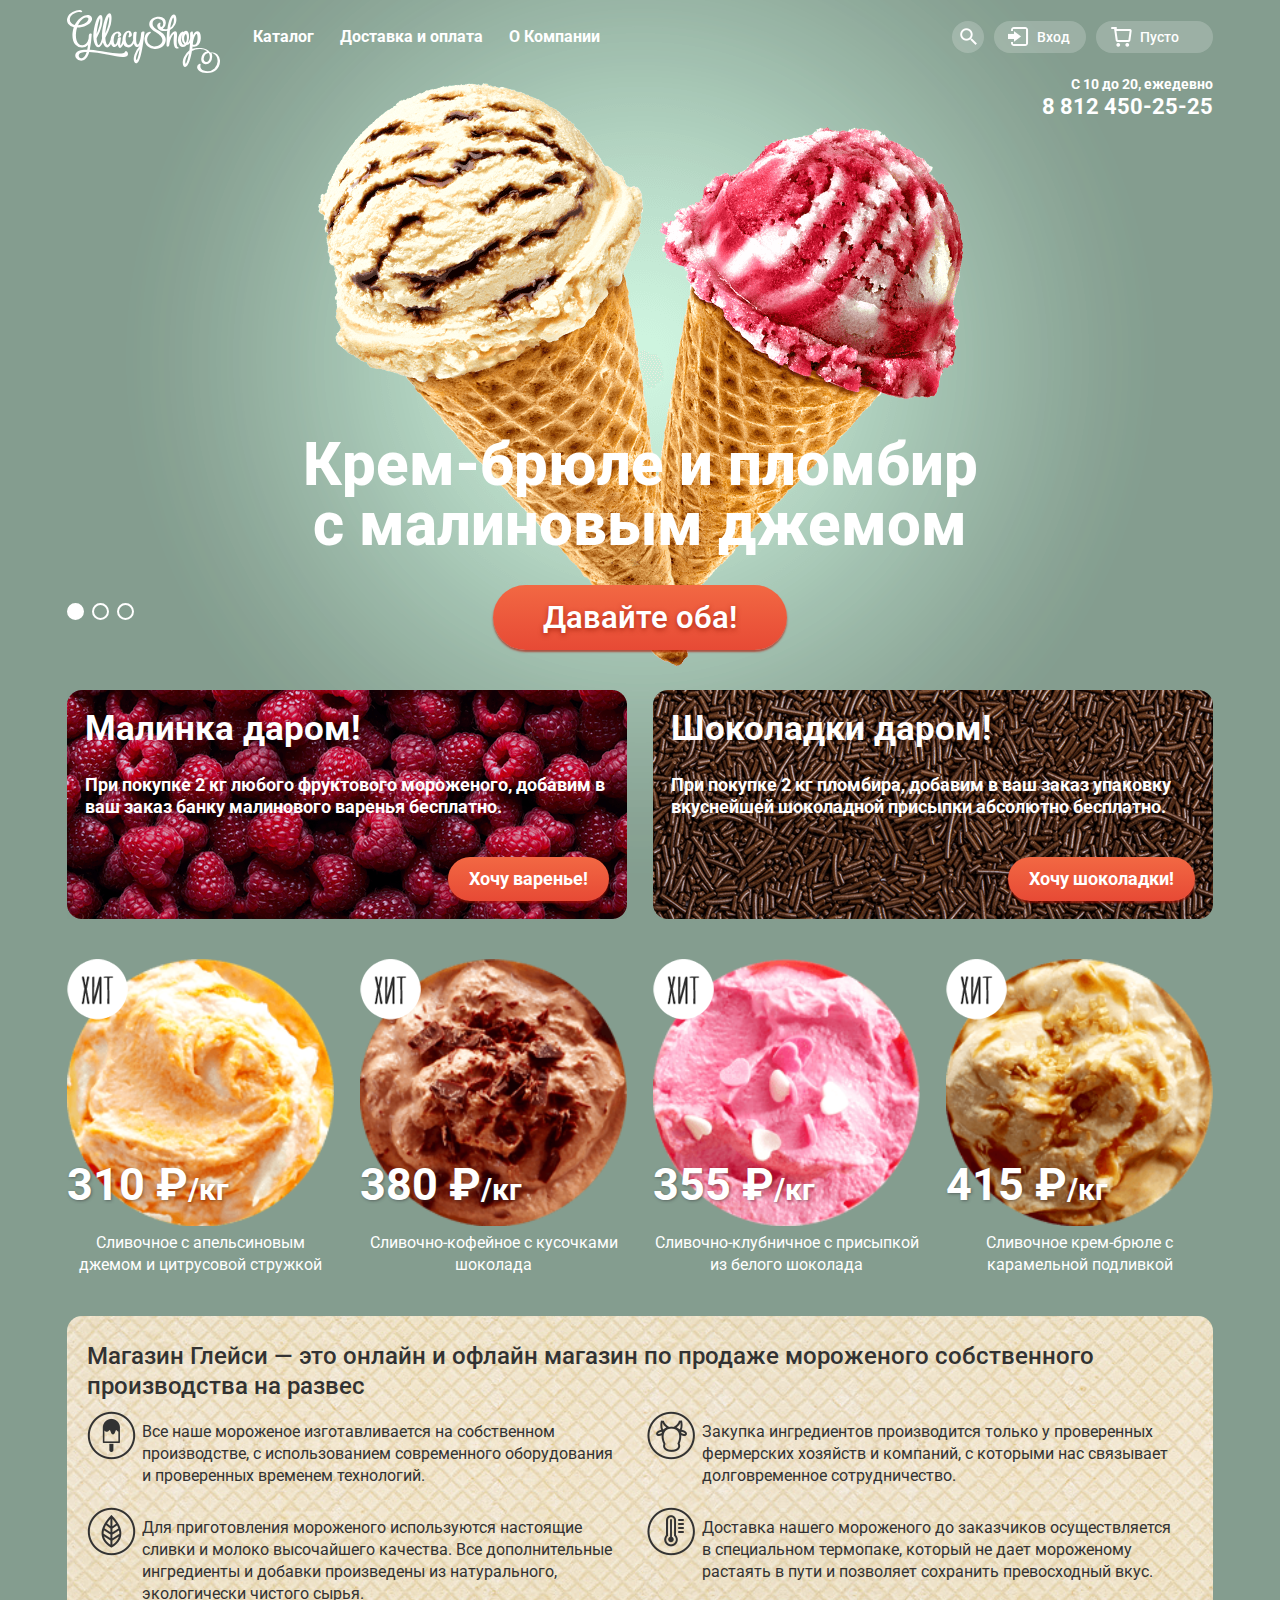
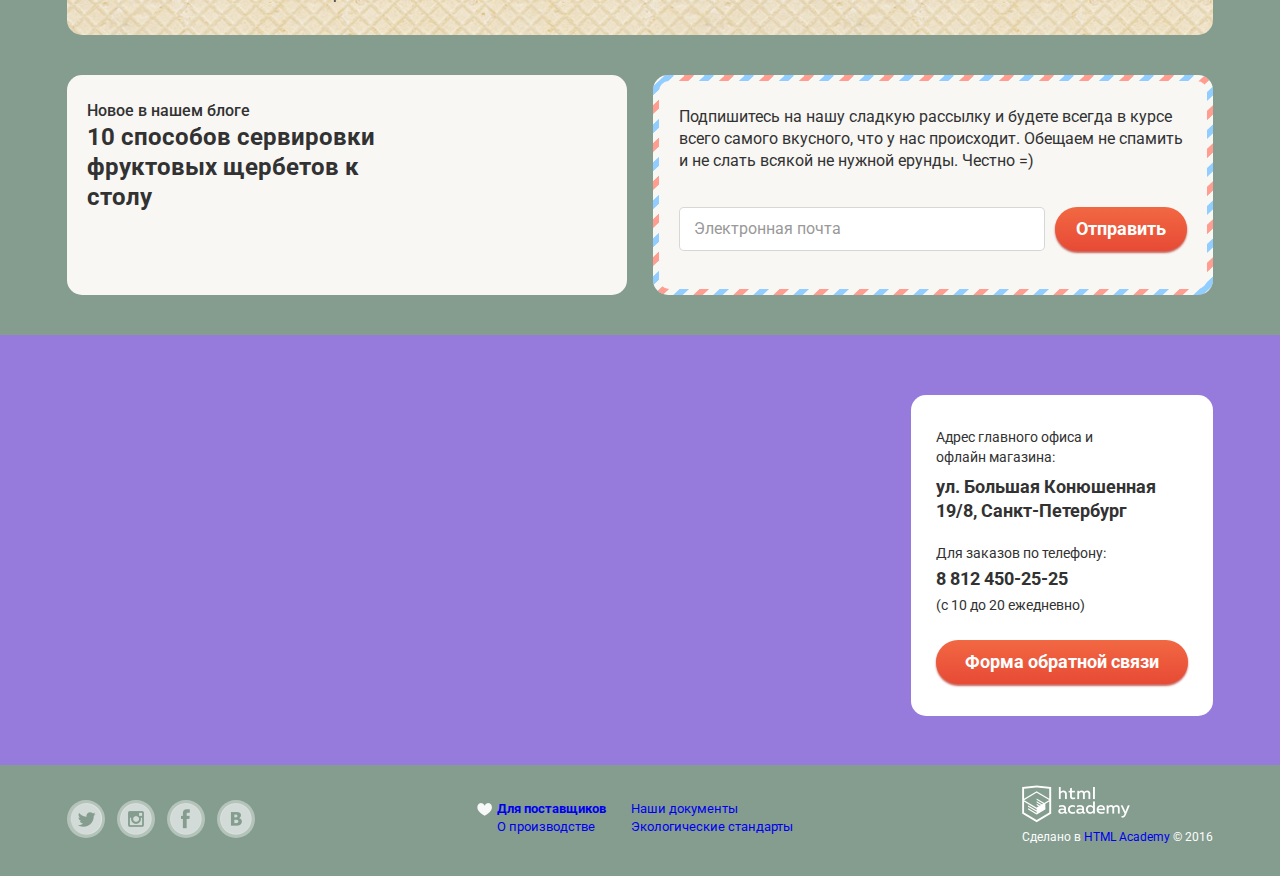
==== index.html @ 97ada6e5 "добавил yandex-map" ====
<!DOCTYPE html>
<html lang="ru">

<head>
    <meta charset="utf-8">
    <title>HTML Academy: Глейси</title>

    <link rel="stylesheet" href="css/normalize.css">
    <link href="css/style.css" rel="stylesheet">
</head>

<body>
    <input type="radio" id="btn-1" name="toggle" checked>
    <input type="radio" id="btn-2" name="toggle">
    <input type="radio" id="btn-3" name="toggle">
    <div class="site-wrapper">
        <div class="content-wrapper">
            <header>
                <div class="container header__container">
                    <div class="header-menu-wrap">
                        <div class="main-menu_wrap">
                            <img src="img/gllacy-shop-logo.svg" alt="gllacy" class="main-logo">
                            <nav class="main-menu">
                                <ul class="main-menu__list">
                                    <li class="main-menu__item main-menu__item_drop-catalog "><a class="main-menu__item_link main-menu__item_link-drop " href="catalog.html">Каталог</a>
                                        <ul class="drop-catalog__list">
                                            <li class="drop-catalog__item drop-catalog__item-line">
                                                <a class="drop-catalog__link drop-catalog__link-bold" href="#">Новинки</a>
                                            </li>
                                            <li class="drop-catalog__item">
                                                <a class="drop-catalog__link" href="#">Сливочное</a>
                                            </li>
                                            <li class="drop-catalog__item">
                                                <a class="drop-catalog__link" href="#">Щербеты</a>
                                            </li>
                                            <li class="drop-catalog__item">
                                                <a class="drop-catalog__link" href="#">Фруктовый лёд</a>
                                            </li>
                                            <li class="drop-catalog__item">
                                                <a class="drop-catalog__link" href="#">Мелорин</a>
                                            </li>
                                        </ul>
                                    </li>
                                    <li class="main-menu__item"><a class="main-menu__item_link" href="#">Доставка и оплата</a></li>
                                    <li class="main-menu__item"><a class="main-menu__item_link" href="#">О Компании</a></li>
                                </ul>
                            </nav>
                        </div>
                        <div class="user-navigation">
                            <div class="user-navigation__search">
                                <a class="user-navigation__search_link icon" href="#"></a>
                                <div class="search__drop-menu">
                                    <form class="search__drop-menu_form" action="index.html" method="post">
                                        <div class="form-wrap">
                                            <input id="drop-menu__search-form" type="search" name="search">
                                            <label for="drop-menu__search-form">Что ищем?</label>
                                        </div>
                                    </form>
                                </div>
                            </div>
                            <div class="user-navigation__login">
                                <a class="user-navigation__login_link icon" href="#">Вход</a>
                                <div class="login__drop-menu">
                                    <form class="login__form" action="index.html" method="post">
                                        <div class="login__form-wrap form-wrap">
                                            <input class="login__form_email" id="login__form_email" type="email">
                                            <label for="login__form_email">Электронная почта</label>
                                        </div>
                                        <div class="login__form-wrap form-wrap">
                                            <input class="login__form_password" id="login__form_password" type="password" name="name">
                                            <label for="login__form_password">Пароль</label>
                                        </div>
                                        <div class="login__form-btn-wrap">
                                            <button class="login__form-btn btn" type="submit" name="button">Войти</button>
                                            <div class="login__form-link_wrap">
                                                <a href="#">Забыли пароль?</a>
                                                <a href="#">Новая регистрация</a>
                                            </div>
                                        </div>
                                    </form>
                                </div>
                            </div>
                            <div class="user-navigation__basket">
                                <a class="user-navigation__basket_link icon" href="#">Пусто</a>
                                <div class="basket__drop-menu">
                                    <div class="basket__drop-menu_table">
                                        <div class="basket__drop-menu_row">
                                            <div class="cell-del">
                                                <a class="cell-del_link" href="#"></a>
                                            </div>
                                            <div class="cell-img"><img src="img/ice-1.png" alt="Пломбир с апельсиновым джемом" width="33"></div>
                                            <div class="cell-title">Пломбир с апельсиновым джемом</div>
                                            <div class="cell-amount">1,5 кг х </div>
                                            <div class="cell-cost">200 руб</div>
                                            <div class="cell-sum">300 руб.</div>
                                        </div>
                                        <div class="basket__drop-menu_row">
                                            <div class="cell-del">
                                                <a class="cell-del_link" href="#"></a>
                                            </div>
                                            <div class="cell-img"><img src="img/ice-3.png" alt="Клубничный пломбир с присыпкой из белого шоколада" width="33"></div>
                                            <div class="cell-title">Клубничный пломбир с присыпкой из белого шоколада</div>
                                            <div class="cell-amount">1,5 кг х </div>
                                            <div class="cell-cost">300 руб</div>
                                            <div class="cell-sum">450 руб.</div>
                                        </div>
                                    </div>
                                    <div class="basket__drop-menu_cost-wrap">
                                        <div class="basket__drop-menu_sum-total">
                                            Итого: 750 руб.
                                        </div>
                                        <button class="basket__order-btn btn" type="submit" name="button">Оформить заказ</button>
                                    </div>
                                </div>
                            </div>
                        </div>
                    </div>
                    <div class="time-job">
                        <div class="time-job-wrap">
                            <b class="time-job__time">С 10 до 20, ежедевно</b><br>
                            <b class="time-job__tel">8 812 450-25-25</b>
                        </div>
                    </div>
                </div>
            </header>
            <div class="slider">
                <div class="container container-slide">
                    <div class="slide" id="slide1">
                        <div class="slide-title">Крем-брюле и пломбир с малиновым джемом</div>
                        <a class="slide-btn" href="#">Давайте оба!</a>
                    </div>
                    <div class="slide" id="slide2">
                        <div class="slide-title">Шоколадный пломбир и лимонный сорбет</div>
                        <a class="slide-btn" href="#">Давайте оба!</a>
                    </div>
                    <div class="slide" id="slide3">
                        <div class="slide-title">Пломбир с помадкой и клубничный щербет</div>
                        <a class="slide-btn" href="#">Давайте оба!</a>
                    </div>
                    <div class="slider-controls">
                        <label for="btn-1"></label>
                        <label for="btn-2"></label>
                        <label for="btn-3"></label>
                    </div>
                </div>
            </div>
            <main>
                <div class="container">
                    <div class="row-blocks">
                        <div class="gift__raspberries gift__row-block">
                            <div class="gift__row-block-wrap">
                                <h2 class="gift__row-block_title">Малинка даром!</h2>
                                <p class="gift__row-block_text">При покупке 2 кг любого фруктового мороженого, добавим в ваш заказ банку малинового варенья бесплатно.</p>
                                <div class="gift__row-block_link-wrap">
                                    <a class="gift__row-block_link btn" href="#">Хочу варенье!</a></div>
                            </div>
                        </div>
                        <div class="gift__chocolate gift__row-block">
                            <div class="gift__row-block-wrap">
                                <h2 class="gift__row-block_title">Шоколадки даром!</h2>
                                <p class="gift__row-block_text">При покупке 2 кг пломбира, добавим в ваш заказ упаковку вкуснейшей шоколадной присыпки абсолютно бесплатно.</p>
                                <div class="gift__row-block_link-wrap"><a class="gift__row-block_link btn" href="#">Хочу шоколадки!</a></div>
                            </div>
                        </div>
                    </div>
                    <div class="gallery">
                        <div class="gallery__item">
                            <div class="gallery__item_wrap">
                                <div class="gallery__img_wrap">
                                    <img class="gallery__img" src="img/ice-1.png" alt="Сливочное с апельсиновым джемом и цитрусовой стружкой">
                                    <span class="gallery__hit"></span>
                                    <div class="gallery__price_wrap">
                                        <span class="gallery__price_value">310 &#8381;</span>/кг
                                    </div>
                                </div>
                                <a>Сливочное с апельсиновым джемом и цитрусовой стружкой</a>
                                <button class="gallery__btn btn" type="button" name="button">Быстрый просмотр</button>
                            </div>
                        </div>
                        <div class="gallery__item">
                            <div class="gallery__item_wrap">
                                <div class="gallery__img_wrap">
                                    <img class="gallery__img" src="img/ice-2.png" alt="Сливочно-кофейное с кусочками шоколада">
                                    <span class="gallery__hit"></span>
                                    <div class="gallery__price_wrap">
                                        <span class="gallery__price_value">380 &#8381;</span>/кг
                                    </div>
                                </div>
                                <a>Сливочно-кофейное с кусочками шоколада</a>
                                <button class="gallery__btn btn" type="button" name="button">Быстрый просмотр</button>
                            </div>
                        </div>
                        <div class="gallery__item">
                            <div class="gallery__item_wrap">
                                <div class="gallery__img_wrap">
                                    <img class="gallery__img" src="img/ice-3.png" alt="Сливочно-клубничное с присыпкой из белого шоколада">
                                    <span class="gallery__hit"></span>
                                    <div class="gallery__price_wrap">
                                        <span class="gallery__price_value">355 &#8381;</span>/кг
                                    </div>
                                </div>
                                <a>Сливочно-клубничное с присыпкой из белого шоколада</a>
                                <button class="gallery__btn btn" type="button" name="button">Быстрый просмотр</button>
                            </div>
                        </div>
                        <div class="gallery__item">
                            <div class="gallery__item_wrap">
                                <div class="gallery__img_wrap">
                                    <img class="gallery__img" src="img/ice-4.png" alt="Сливочное крем-брюле с карамельной подливкой">
                                    <span class="gallery__hit"></span>
                                    <div class="gallery__price_wrap">
                                        <span class="gallery__price_value">415 &#8381;</span>/кг
                                    </div>
                                </div>
                                <a>Сливочное крем-брюле с карамельной подливкой</a>
                                <button class="gallery__btn btn" type="button" name="button">Быстрый просмотр</button>
                            </div>
                        </div>
                    </div>
                    <div class="benefits">
                        <h2 class="benefits__title">Магазин Глейси  — это онлайн и офлайн магазин по продаже мороженого собственного производства на развес</h2>
                        <ul class="benefits__list">
                            <li class="benefits__item benefits__icon_ice-cream icon">
                                <p class="benefits__text">Все наше мороженое изготавливается на собственном производстве, с использованием современного оборудования и проверенных временем технологий.</p>
                            </li>
                            <li class="benefits__item benefits__icon_cow icon">
                                <p class="benefits__text">Закупка ингредиентов производится только у проверенных фермерских хозяйств и компаний, с которыми нас связывает долговременное сотрудничество.</p>
                            </li>
                            <li class="benefits__item benefits__icon_leaf icon">
                                <p class="benefits__text">Для приготовления мороженого используются настоящие сливки и молоко высочайшего качества. Все дополнительные ингредиенты и добавки произведены из натурального, экологически чистого сырья.</p>
                            </li>
                            <li class="benefits__item benefits__icon_termometer icon">
                                <p class="benefits__text">Доставка нашего мороженого до заказчиков осуществляется в специальном термопаке, который не дает мороженому растаять в пути и позволяет сохранить превосходный вкус.</p>
                            </li>
                        </ul>
                    </div>
                    <div class="row-blocks">
                        <div class="news-preview row-block">

                            <b class="news-preview__title">Новое в нашем блоге</b>
                            <a class="news-preview__link" href="#">10  способов сервировки фруктовых щербетов к столу</a>
                        </div>
                        <div class="subscription row-block">
                            <div class="subscription__wrap">
                                <p class="subscription__text">Подпишитесь на нашу сладкую рассылку и будете всегда в курсе всего самого вкусного, что у нас происходит. Обещаем не спамить и не слать всякой не нужной ерунды. Честно =)</p>
                                <form class="subscription__email-form" action="index.html" method="post">
                                    <div class="form-wrap subscription__form-wrap">
                                        <input id="subscription__email-form" type="email">
                                        <label for="subscription__email-form">Электронная почта</label>
                                    </div>
                                    <button class="btn" type="button" name="button">Отправить</button>
                                </form>
                            </div>
                        </div>
                    </div>

                </div>
                <div class="maps" id="map">
                    <div class="container container__maps">
                        <div class="store-address">
                            <b class="store-address__title">Адрес главного офиса и<br> офлайн магазина:</b><br>
                            <b class="store-address__address">ул. Большая Конюшенная 19/8, Санкт-Петербург</b><br> Для заказов по телефону:<br>
                            <b class="store-address__tel">8 812 450-25-25</b><br> (с 10 до 20 ежедневно)
                            <form class="feedback-form" action="index.html" method="post">
                                <button class="feedback-form__btn btn" type="button" name="button">Форма обратной связи</button>
                            </form>
                        </div>
                    </div>
                </div>
            </main>

            <footer>
                <div class="container">
                    <div class="footer-social">
                        <a class="social-btn btn-tw" href="#"></a>
                        <a class="social-btn btn-inst" href="#"></a>
                        <a class="social-btn btn-fb" href="#"></a>
                        <a class="social-btn btn-vk" href="#"></a>
                    </div>
                    <div class="footer-info">
                        <div class="footer-info__left-collumn">
                            <a href="#"><b class="icon-love">Для поставщиков</b></a><br>
                            <a href="#">О производстве</a>
                        </div>
                        <div class="footer-info__right-collumn">
                            <a href="#">Наши документы</a><br>
                            <a href="#">Экологические стандарты</a>
                        </div>
                    </div>
                    <div class="footer-copyright">
                        <a href="#"><img src="img/htmlacademy-logo.png" alt="htmlacademy.ru"></a><br> Сделано в <a href="#">HTML Academy</a> © 2016
                    </div>
                </div>

            </footer>
            <script type="text/javascript" charset="utf-8" async src="https://api-maps.yandex.ru/services/constructor/1.0/js/?sid=MqT4CyLwfoD4PZr6gsuLuahs43JyHXph&amp;width=100%25&amp;height=430&amp;lang=ru_RU&amp;sourceType=constructor&amp;scroll=true&id=map"></script>
        </div>
    </div>


</body>

</html>
---- css/style.css ----
@import url('https://fonts.googleapis.com/css?family=Roboto:400,500,700&subset=cyrillic');
* {
    text-decoration: none;
    list-style: none;
    margin: 0;
    padding: 0;
    box-sizing: border-box;
}

body {
    margin: 0 auto;
    font-size: 16px;
    font-weight: 400;
    line-height: 22px;
    font-family: "Roboto", "Arial", sans-serif;
    background-color: #849d8f;
}

h1 {
    font-size: 35px;
    font-weight: 700;
    line-height: 41px;
}

h2 {
    font-size: 24px;
    font-weight: 500;
    line-height: 30px;
}

body>input[type="radio"] {
    display: none;
}


/*========================slider===================*/

.site-wrapper {
    min-width: 940px;
    background-repeat: no-repeat;
    background-position: top center;
    transition: background-image 0.5s ease, background-color 0.5s ease;
}

.site-wrapper:before, .site-wrapper:after {
    content: "";
    visibility: hidden;
}

.site-wrapper:before {
    background-image: url("../img/slide-2.png");
}

.site-wrapper:after {
    background-image: url("../img/slide-3.png");
}


/*.content-wrapper {
    width: 1200px;
    margin: 0 auto;
    padding: 0 27px;
}*/

.slider {
    position: relative;
    padding-top: 270px;
    text-align: center;
    color: #ffffff;
    margin-bottom: 40px;
}

.slide {
    display: none;
}

.container-slide {
    position: relative;
}

.slide-title {
    width: 700px;
    margin: 0 auto;
    margin-bottom: 30px;
    font-weight: 800;
    font-size: 60px;
    line-height: 60px;
}

.slide-btn {
    display: inline-block;
    padding: 12px 50px;
    font-weight: 600;
    font-size: 31px;
    line-height: 41px;
    vertical-align: top;
    color: #ffffff;
    text-decoration: none;
    text-shadow: 0 2px 5px rgba(160, 32, 11, 0.76);
    background: #f26843;
    background: -moz-linear-gradient(top, #f26843 0%, #e74a35 100%);
    background: -webkit-linear-gradient(top, #f26843 0%, #e74a35 100%);
    background: linear-gradient(to bottom, #f26843 0%, #e74a35 100%);
    border-radius: 100px;
    box-shadow: 0 2px 2px rgba(172, 16, 0, 0.64);
}

.slide-btn:hover {
    background: -moz-linear-gradient(top, #f58669 0%, #ec6f5e 100%);
    background: -webkit-linear-gradient(top, #f58669 0%, #ec6f5e 100%);
    background: linear-gradient(to bottom, #f58669 0%, #ec6f5e 100%);
    box-shadow: 0 2px 2px rgba(172, 16, 0, 1);
}

.slide-btn:active {
    background: -moz-linear-gradient(top, #d84732 0%, #e1613e 100%);
    background: -webkit-linear-gradient(top, #d84732 0%, #e1613e 100%);
    background: linear-gradient(to bottom, #d84732 0%, #e1613e 100%);
    box-shadow: inset 0 2px 2px rgba(172, 16, 0, 1);
}

.slider-controls {
    position: absolute;
    bottom: 25px;
    left: 27px;
    z-index: 20;
    font-size: 0;
}

.slider-controls label {
    display: inline-block;
    width: 17px;
    height: 17px;
    margin-right: 8px;
    vertical-align: top;
    background-color: transparent;
    border: 2px solid #ffffff;
    border-radius: 50%;
    cursor: pointer;
}

#btn-1:checked~.site-wrapper #slide1, #btn-2:checked~.site-wrapper #slide2, #btn-3:checked~.site-wrapper #slide3 {
    display: block;
}

#btn-1:checked~.site-wrapper {
    background-color: #849d8f;
    background-image: url("../img/slide-1.png");
}

#btn-2:checked~.site-wrapper {
    background-color: #8996a6;
    background-image: url("../img/slide-2.png");
}

#btn-3:checked~.site-wrapper {
    background-color: #9d8b84;
    background-image: url("../img/slide-3.png");
}

label[for="btn-1"]:hover, label[for="btn-2"]:hover, label[for="btn-3"]:hover {
    background-color: rgba(255, 255, 255, 0.4);
}

#btn-1:checked~.site-wrapper label[for="btn-1"], #btn-2:checked~.site-wrapper label[for="btn-2"], #btn-3:checked~.site-wrapper label[for="btn-3"] {
    background-color: #ffffff;
}


/*================slider end===============*/


/*============СТИЛИ ДЛЯ INPUT===============*/

[type="search"], [type="email"], [type="password"] {
    color: #999;
    font-size: 16px;
    font-weight: 400;
    line-height: 24px;
    background-color: white;
    border: 1px solid rgba(178, 178, 178, 0.52);
    border-radius: 5px;
    padding-left: 20px;
}

[type="search"]:hover, [type="email"]:hover, [type="password"]:hover {
    border: 2px solid rgba(154, 154, 154, 0.52);
}

[type="search"]:focus, [type="email"]:focus, [type="password"]:focus {
    border: 2px solid rgba(46, 136, 228, 0.52);
    outline: none;
}

.form-wrap {
    position: relative;
}

[type="search"]+label, [type="email"]+label, [type="password"]+label {
    position: absolute;
    top: 10px;
    left: 15px;
    color: #999;
    font-size: 16px;
    font-weight: 400;
    line-height: 24px;
}

[type="search"]:focus+label, [type="email"]:focus+label, [type="password"]:focus+label {
    top: -15px;
    left: 15px;
    color: #5b9ddf;
    font-size: 11px;
    line-height: 13px;
}


/*[type="search"]:active+label {
    color: #999;
    font-size: 11px;
    line-height: 13px;
}*/


/*================КОНЕЦ СТИЛЕЙ ДЛЯ INPUT================*/

.icon::after {
    position: absolute;
    content: "";
    background-image: url(../img/spritesheet.png);
    background-repeat: no-repeat;
    display: block;
}

.btn {
    display: inline-block;
    background-image: linear-gradient(to top, #e74a35 0%, #f26843 100%);
    box-shadow: 0 2px 2px rgba(172, 16, 0, 0.64);
    border-radius: 50px;
    padding: 10px 21px;
    font-size: 18px;
    font-weight: 700;
    line-height: 24px;
    border: none;
    outline: none;
    color: white;
    font-family: "Roboto", "Arial", sans-serif;
}

.btn:hover {
    background-image: linear-gradient(to top, #ec6e5d 0%, #f58669 100%);
    box-shadow: 0 2px 2px #ac1000;
}

.btn:active {
    text-shadow: 0 2px 5px rgba(160, 32, 11, 0.76);
    color: #fceeec;
    background-image: linear-gradient(to top, #e1613e 0%, #d74531 100%);
    box-shadow: inset 0 2px 2px #942718;
}

.container {
    width: 1200px;
    padding: 0 27px;
    margin: 0 auto;
}

.header__container {
    position: relative;
    color: white;
    margin-bottom: 45px;
}

.header-menu-wrap {
    display: flex;
    justify-content: space-between;
    align-items: center;
}

.main-logo {
    margin-top: 10px;
}

.main-menu_wrap {
    display: flex;
    align-items: center;
}

.main-menu {
    margin-left: 20px;
}

.main-menu__list {
    display: flex;
    font-size: 16px;
    font-weight: 700;
    line-height: 18px;
}

.main-menu__item_link {
    display: block;
    padding: 10px 13px;
    color: white;
}

.main-menu__item_link-active {
    background-color: #d07058;
    color: white;
    border-radius: 50px;
}

.main-menu__item_link:hover {
    background-color: #f7f6f3;
    border-radius: 50px;
    color: #333;
}

.main-menu__item_link:active {
    background-color: #ededed;
    box-shadow: inset 0 2px 1px dimgrey;
    border-radius: 50px;
    color: #333;
}

.main-menu__item_drop-catalog {
    position: relative;
}

.main-menu__item_drop-catalog:hover .drop-catalog__list {
    display: block;
}

.drop-catalog__list {
    display: none;
    position: absolute;
    top: 45px;
    box-shadow: 0 20px 20px rgba(0, 0, 0, 0.4);
    z-index: 1000;
}

.drop-catalog__list::before, .search__drop-menu::before, .login__drop-menu::before, .basket__drop-menu::before {
    content: "";
    position: absolute;
    top: -8px;
    left: 0;
    display: block;
    width: 100%;
    height: 20px;
    background-color: transparent;
}

.drop-catalog__item {
    background-color: #f8f7f4;
}

.drop-catalog__item:first-child {
    border-radius: 5px 5px 0 0;
}

.drop-catalog__item:last-child {
    border-radius: 0 0 5px 5px;
}

.drop-catalog__link {
    font-size: 14px;
    font-weight: 400;
    line-height: 16px;
    color: #323232;
    display: block;
    padding: 7px 13px;
    white-space: nowrap;
}

.drop-catalog__item:hover {
    background-color: #fbded7;
}

.drop-catalog__item:active {
    background-color: #f6b5a5;
}

.drop-catalog__link-bold {
    font-weight: 700;
}

.drop-catalog__item-line {
    position: relative;
}

.drop-catalog__item-line::after {
    content: "";
    display: block;
    width: 85%;
    border-bottom: 1px solid rgba(0, 0, 0, 0.2);
    margin: 0 7px;
}

.user-navigation {
    display: flex;
    position: relative;
}

.user-navigation__search {
    position: relative;
}

.search__drop-menu {
    display: none;
    position: absolute;
    top: 40px;
    right: 0;
}

.search__drop-menu_form {
    background-color: #f8f7f4;
    border-radius: 5px;
    box-shadow: 0 20px 20px rgba(0, 0, 0, 0.4);
    padding: 20px 15px;
}

.search__drop-menu_form input {
    padding-left: 15px;
    width: 311px;
    height: 44px;
}

.user-navigation a {
    font-size: 14px;
    font-weight: 500;
    line-height: 16px;
    color: white;
    display: block;
    border-radius: 50px;
    margin-left: 10px;
    background-color: rgba(255, 255, 255, 0.2);
}

.user-navigation a:hover {
    background-color: #f8f7f4;
    color: #323232;
}

.user-navigation__search:hover .search__drop-menu {
    display: block;
}

.user-navigation__search_link {
    position: relative;
    width: 32px;
    height: 32px;
}

.user-navigation__search_link::after {
    left: 8px;
    top: 7px;
    width: 17px;
    height: 17px;
    background-position: -135px -147px;
}

.user-navigation__search_link:hover::after {
    background-position: -30px -147px;
}

.user-navigation__login_link {
    position: relative;
    padding: 8px 16px 8px 43px;
}

.user-navigation__login {
    position: relative;
}

.login__drop-menu {
    display: none;
    position: absolute;
    right: 0;
    top: 40px;
    background-color: #f8f7f4;
    border-radius: 5px;
    box-shadow: 0 20px 20px rgba(0, 0, 0, 0.4);
    z-index: 1000;
}

.user-navigation__login:hover .login__drop-menu {
    display: block;
}

.login__form {
    display: flex;
    flex-grow: 1;
    flex-direction: column;
    padding: 20px;
}

.login__form-wrap {
    margin-bottom: 20px;
}

.login__form-btn-wrap {
    display: flex;
}

.login__form_email, .login__form_password {
    height: 44px;
    width: 240px;
}

.login__form-link_wrap a {
    color: #323232;
    font-size: 13px;
    font-weight: 400;
    line-height: 24px;
}

.user-navigation__login_link::after {
    left: 14px;
    top: 6px;
    width: 21px;
    height: 19px;
    background-position: -135px -118px;
}

.user-navigation__login_link:hover::after {
    background-position: -135px -89px;
}

.user-navigation__basket {
    position: relative;
}

.user-navigation__basket_link {
    position: relative;
    padding: 8px 34px 8px 44px;
}

.user-navigation__basket:hover .basket__drop-menu {
    display: block;
}

.user-navigation__basket_link::after {
    left: 15px;
    top: 6px;
    width: 21px;
    height: 20px;
    background-position: -36px -5px;
}

.user-navigation__basket_link:hover::after {
    background-position: -5px -5px;
}

.basket__drop-menu {
    position: absolute;
    top: 40px;
    right: 0;
    display: none;
    background-color: #f8f7f4;
    border-radius: 5px;
    box-shadow: 0 20px 20px rgba(0, 0, 0, 0.4);
    padding: 20px 15px;
    color: #323232;
    font-size: 13px;
    font-weight: 400;
    line-height: 16px;
    z-index: 1000;
}

.basket__drop-menu_row {
    display: flex;
}

.basket__drop-menu_cost-wrap {
    text-align: right;
}

.cell-del {
    width: 35px;
}

.cell-del_link {
    position: relative;
}

.cell-del_link::after {
    content: "";
    position: absolute;
    top: 10px;
    left: 5px;
    width: 2px;
    height: 13px;
    background: #353535;
    transform: rotate(-45deg);
}

.cell-del_link::before {
    content: "";
    position: absolute;
    top: 10px;
    left: 5px;
    width: 2px;
    height: 13px;
    background: #353535;
    transform: rotate(45deg);
}

.cell-img {
    padding-right: 10px;
}

.cell-title {
    width: 260px;
    padding-top: 10px;
    padding-right: 30px;
}

.cell-amount {
    padding-top: 10px;
    white-space: nowrap;
}

.cell-cost {
    padding-top: 10px;
    padding-left: 5px;
    color: #999;
    padding-right: 25px;
    white-space: nowrap;
}

.cell-sum {
    padding-top: 10px;
    padding-right: 20px;
    white-space: nowrap;
}

.basket__drop-menu_table {
    font-size: 13px;
    font-weight: 400;
    line-height: 16px;
    border-bottom: 1px solid #cacac7;
    margin-bottom: 15px;
}

.basket__drop-menu_row div {
    vertical-align: top;
    margin-bottom: 20px;
}

.basket__drop-menu_sum-total {
    color: #333;
    font-size: 15px;
    font-weight: 700;
    line-height: 18px;
    padding-bottom: 15px;
}

.basket__order-btn {
    z-index: 100;
}

.time-job {
    display: flex;
    justify-content: flex-end;
    text-align: right;
}

.time-job__time {
    font-size: 14px;
    font-weight: 700;
    line-height: 16px;
}

.time-job__tel {
    font-size: 22px;
    font-weight: 700;
    line-height: 24px;
}

.gift__row-block {
    display: flex;
    color: white;
    height: 229px;
    width: 560px;
}

.gift__row-block-wrap {
    display: flex;
    flex-direction: column;
    padding: 18px;
}

.gift__row-block_title {
    font-size: 35px;
    font-weight: 700;
    line-height: 41px;
    padding-bottom: 25px;
}

.gift__row-block_text {
    font-size: 18px;
    font-weight: 700;
    line-height: 22px;
}

.gift__row-block_link {
    bottom: 23px;
    right: 20px;
}

.gift__row-block_link-wrap {
    display: flex;
    justify-content: flex-end;
    align-items: flex-end;
    flex-grow: 1;
}

.gift__raspberries {
    background-image: url(../img/raspberries-bg.png);
}

.gift__chocolate {
    background-image: url(../img/chocolate-bg.png);
}

.gallery {
    display: flex;
    flex-wrap: wrap;
    margin-bottom: 40px;
}

.gallery__item {
    position: relative;
    width: 267px;
    height: 317px;
    margin-right: 26px;
}

.gallery__item:nth-child(4n) {
    margin-right: 0;
}

.gallery__item a {
    display: block;
    text-align: center;
    color: white;
}

.gallery__item img {
    width: 267px;
}

.gallery__item_wrap {
    position: relative;
    text-align: center;
    z-index: 3;
}

.gallery__item:hover .gallery__item_wrap::before {
    content: "";
    position: absolute;
    display: block;
    width: 110%;
    height: 100%;
    top: -10px;
    left: -5%;
    background-color: rgba(255, 255, 255, 0.2);
    border-radius: 5px;
    box-shadow: 0 20px 20px rgba(0, 0, 0, 0.4);
    z-index: 2;
}

.gallery__img {
    position: relative;
    z-index: 10;
}

.gallery__hit {
    display: block;
    position: absolute;
    left: 0;
    top: 0;
    width: 61px;
    height: 61px;
    background-position: -5px -64px;
    background-repeat: no-repeat;
    background-image: url(../img/spritesheet.png);
    z-index: 11;
}

.gallery__img_wrap {
    position: relative;
    text-align: center;
    z-index: 3;
}

.gallery__price_wrap {
    position: absolute;
    bottom: 20px;
    left: 0;
    text-shadow: 0.5px 0.9px 3px rgba(49, 50, 53, 0.5);
    color: white;
    font-weight: 700;
    font-size: 30px;
    line-height: 45px;
    z-index: 20;
}
.gallery__price_value {
    font-size: 45px;
}
.gallery__btn {
    position: relative;
    display: none;
    margin-top: 15px;
    margin-bottom: 25px;
    z-index: 6;
}

.gallery__item:hover .gallery__btn {
    display: inline-block;
    z-index: 7;
}

.benefits {
    margin-bottom: 40px;
    padding-top: 25px;
    padding-right: 25px;
    background-image: url(../img/wafer-patern.jpg);
    background-repeat: repeat;
    border-radius: 15px;
}

.benefits__title {
    font-size: 24px;
    font-weight: 500;
    line-height: 30px;
    padding-bottom: 20px;
    padding-left: 20px;
    color: #323232;
}

.benefits__list {
    display: flex;
    flex-wrap: wrap;
}

.benefits__item {
    position: relative;
    width: 560px;
    padding-left: 75px;
    padding-right: 5px;
    padding-bottom: 30px;
}

.benefits__text {
    color: #323232;
}

.benefits__icon_ice-cream::after {
    background-position: -76px -64px;
}

.benefits__icon_cow::after {
    background-position: -67px -5px;
}

.benefits__icon_leaf::after {
    background-position: -76px -123px;
}

.benefits__icon_termometer::after {
    background-position: -177px -5px;
}

[class*="benefits__icon"]::after {
    width: 49px;
    height: 49px;
    left: 20px;
    top: -10px;
}

.row-blocks {
    display: flex;
    justify-content: space-between;
    margin-bottom: 40px;
}

.row-block {
    min-height: 220px;
    width: 560px;
    border-radius: 15px;
    background-color: #f8f7f4;
}

.news-preview {
    padding: 25px 20px;
    background-image: url(../img/strawberry-bg.png);
}

.news-preview__title {
    color: #323232;
    font-weight: 500;
    display: block;
}

.news-preview__link {
    display: block;
    width: 300px;
    font-size: 24px;
    font-weight: 700;
    line-height: 30px;
    color: #323232;
}

.subscription {
    display: flex;
    background-image: url(../img/post-pattern.png);
}

.subscription__wrap {
    margin: 6px;
    padding: 25px 20px;
    border-radius: 10px;
    background-color: #f8f7f4;
}

.subscription__email-form {
    display: flex;
}

.subscription__text {
    color: #323232;
    padding-bottom: 35px;
}

.subscription__form-wrap {
    display: flex;
    flex-grow: 1;
}

.subscription input {
    flex-grow: 1;
    height: 44px;
    padding-left: 15px;
    margin-right: 10px;
}

.container__maps {
    position: relative;
}

.maps {
    background-color: rgba(150, 122, 220, 1);
    height: 430px;
    /*margin: 0;*/
    /*width: 100vw;*/
}

.store-address {
    position: absolute;
    right: 27px;
    top: 60px;
    width: 302px;
    background-color: rgb(255, 255, 255);
    border-radius: 15px;
    padding: 32px 25px;
    color: #323232;
    font-size: 14px;
    font-weight: 400;
    line-height: 20px;
    z-index: 10;
}

.store-address b {
    display: inline-block;
}

.store-address__title {
    color: #323232;
    font-size: 14px;
    font-weight: 400;
    line-height: 20px;
    margin-bottom: 8px;
}

.store-address__address {
    margin-bottom: 20px;
}

.store-address__tel {
    margin: 4px 0;
}

.store-address__address, .store-address__tel {
    font-size: 18px;
    font-weight: 700;
    line-height: 24px;
    color: #323232;
}

.feedback-form {}

.feedback-form__btn {
    width: 100%;
    margin-top: 25px;
}

footer {
    padding-top: 20px;
    padding-bottom: 30px;
}

footer .container {
    display: flex;
    justify-content: space-between;
}

.footer-social {
    display: flex;
    padding-top: 15px;
}

.social-btn {
    position: relative;
    background-image: url(../img/spritesheet.png);
    background-repeat: no-repeat;
    display: block;
    margin-right: 12px;
    opacity: 0.8;
    border: 4px solid rgba(255, 255, 255, 0.5);
    width: 38px;
    height: 38px;
    border-radius: 50px;
}

.social-btn:hover {
    border-color: rgba(255, 255, 255, 0.7);
    opacity: 1;
}

.social-btn:active {
    border-color: rgba(255, 255, 255, 0.7);
    opacity: 1;
    box-shadow: inset 0 2px 1px #888;
}

.btn-tw {
    background-position: -178px -65px;
}

.btn-inst {
    background-position: -136px -48px;
}

.btn-fb {
    background-position: -126px -6px;
}

.btn-vk {
    background-position: -167px -107px;
}

.icon-love {
    position: relative;
}

.icon-love::before {
    content: "";
    display: block;
    position: absolute;
    left: -20px;
    top: 2px;
    background-image: url(../img/spritesheet.png);
    background-repeat: no-repeat;
    width: 15px;
    height: 13px;
    background-position: -5px -147px;
}

.footer-info {
    font-size: 13px;
    font-weight: 400;
    line-height: 18px;
    display: flex;
    padding-top: 15px;
}

.footer-copyright {
    color: #fefefe;
    font-size: 12px;
    font-weight: 400;
    line-height: 18px;
}

.footer-info__left-collumn {
    margin-right: 25px;
}

.breadcrumbs {
    display: flex;
    margin-bottom: 10px;
}

.breadcrumbs__item, .breadcrumbs__item a {
    color: white;
    font-size: 14px;
    font-weight: 400;
    line-height: 16px;
}

.breadcrumbs__item {
    padding-right: 7px;
}

.breadcrumbs__item:not(:last-child)::after {
    content: "»";
    padding-left: 7px;
}

.sorting-form {
    display: flex;
    flex-wrap: wrap;
}

.sorting-form select, .sorting-form button, .sorting-form input, .fat__list, .filler__list {
    border: none;
    outline: none;
    border-radius: 50px;
    color: white;
    font-size: 16px;
    font-weight: 500;
    line-height: 18px;
    padding: 10px 15px;
    background-color: rgba(255, 255, 255, 0.2);
    margin-right: 15px;
}

.form-title {
    padding-bottom: 5px;
    padding-left: 15px;
}

.fat__list, .filler__list {
    display: flex;
}

.sorting-form_wrap {
    margin-bottom: 15px;
}

.sorting-form_wrap .to-sort-btn {
    outline: none;
    padding: 8px 15px;
    background-color: rgba(255, 255, 255, 0.2);
    margin-top: 27px;
    border: 2px solid white;
}

.pagination__wrap {
    display: flex;
    justify-content: flex-end;
}

.pagination__item {
    display: inline-block;
    margin: 0 5px;
}

.pagination__link {
    display: inline-block;
    width: 25px;
    height: 25px;
    color: white;
    text-decoration: none;
    text-align: center;
    vertical-align: middle;
    line-height: 1.5;
    font-size: 16px;
    font-weight: 500;
}

.pagination__link_prev, .pagination__link_next {
    display: inline-block;
    width: 10px;
    height: 10px;
    border: 2px solid rgba(255, 255, 255, 1);
    border-left: 0;
    border-bottom: 0;
    vertical-align: middle;
}

.pagination__link_prev {
    transform: rotate(-135deg);
}

.pagination__link_next {
    transform: rotate(45deg);
}

.pagination__link_active {
    background-color: rgba(255, 255, 255, 1);
    border-radius: 50px;
    color: #323232;
}

.pagination__link_end {
    border-color: rgba(255, 255, 255, 0.2);
}
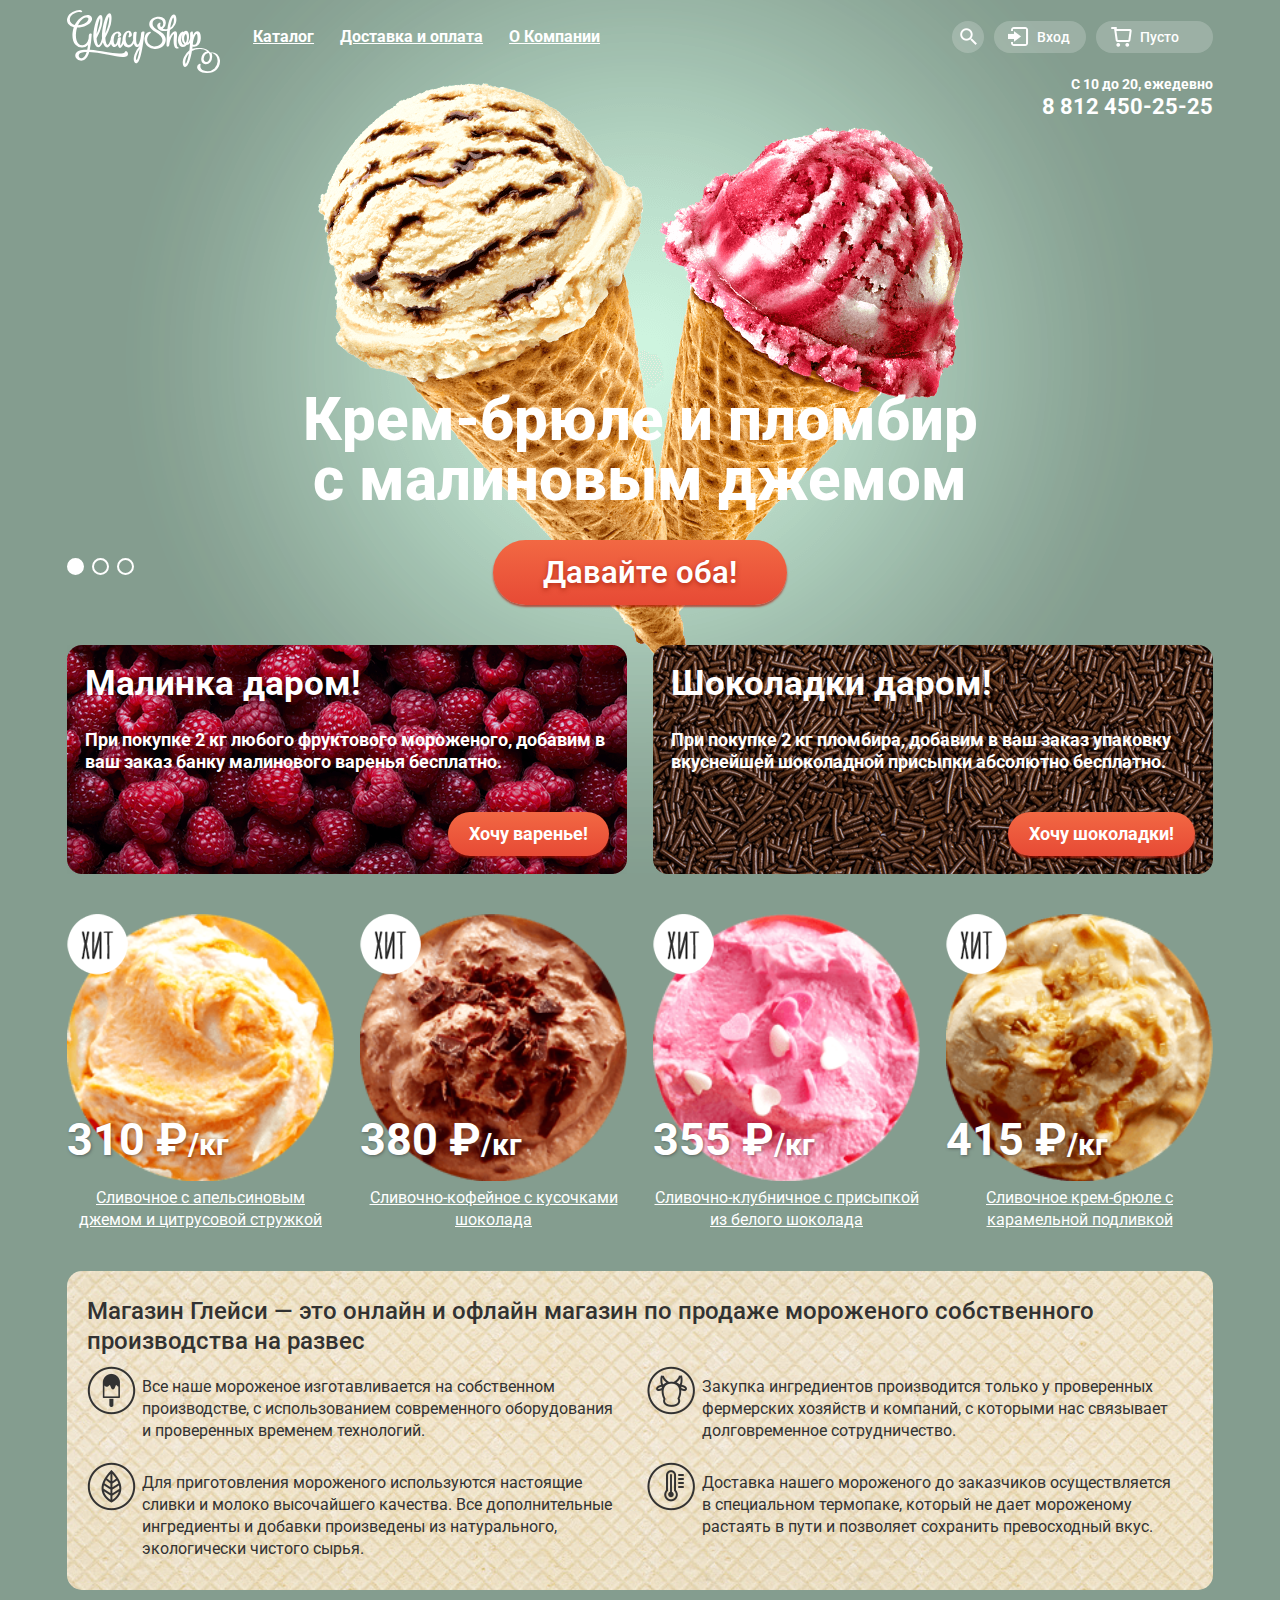
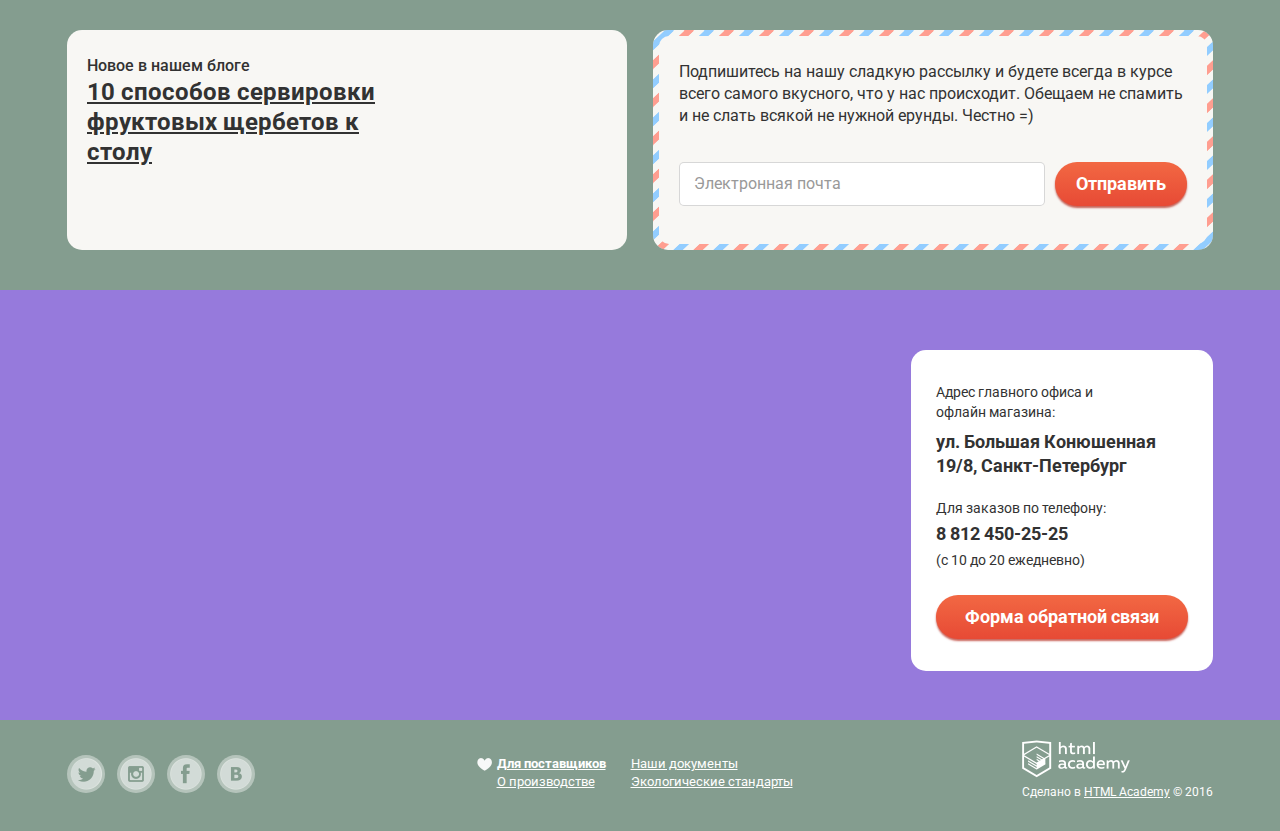
==== commit 41cb4685: "доделал label в каталоге" ====
--- a/index.html
+++ b/index.html
@@ -173,7 +173,7 @@
                                         <span class="gallery__price_value">310 &#8381;</span>/кг
                                     </div>
                                 </div>
-                                <a>Сливочное с апельсиновым джемом и цитрусовой стружкой</a>
+                                <a class="gallery__link" href="#">Сливочное с апельсиновым джемом и цитрусовой стружкой</a>
                                 <button class="gallery__btn btn" type="button" name="button">Быстрый просмотр</button>
                             </div>
                         </div>
@@ -186,7 +186,7 @@
                                         <span class="gallery__price_value">380 &#8381;</span>/кг
                                     </div>
                                 </div>
-                                <a>Сливочно-кофейное с кусочками шоколада</a>
+                                <a class="gallery__link" href="#">Сливочно-кофейное с кусочками шоколада</a>
                                 <button class="gallery__btn btn" type="button" name="button">Быстрый просмотр</button>
                             </div>
                         </div>
@@ -199,7 +199,7 @@
                                         <span class="gallery__price_value">355 &#8381;</span>/кг
                                     </div>
                                 </div>
-                                <a>Сливочно-клубничное с присыпкой из белого шоколада</a>
+                                <a class="gallery__link" href="#">Сливочно-клубничное с присыпкой из белого шоколада</a>
                                 <button class="gallery__btn btn" type="button" name="button">Быстрый просмотр</button>
                             </div>
                         </div>
@@ -212,7 +212,7 @@
                                         <span class="gallery__price_value">415 &#8381;</span>/кг
                                     </div>
                                 </div>
-                                <a>Сливочное крем-брюле с карамельной подливкой</a>
+                                <a class="gallery__link" href="#">Сливочное крем-брюле с карамельной подливкой</a>
                                 <button class="gallery__btn btn" type="button" name="button">Быстрый просмотр</button>
                             </div>
                         </div>
@@ -293,11 +293,33 @@
                 </div>
 
             </footer>
-            <script type="text/javascript" charset="utf-8" async src="https://api-maps.yandex.ru/services/constructor/1.0/js/?sid=MqT4CyLwfoD4PZr6gsuLuahs43JyHXph&amp;width=100%25&amp;height=430&amp;lang=ru_RU&amp;sourceType=constructor&amp;scroll=true&id=map"></script>
-        </div>
+            <div class="modal-content">
+                <button class="modal-content__close" type="button"></button>
+                <h2 class="modal-content__title">Мы обязательно вам ответим!</h2>
+                <form action="">
+                    <div class="form-wrap">
+                        <input id="modal-content__name" type="text" />
+                        <label for="modal-content__name">Как вас зовут?</label>
+                    </div>
+                    <div class="form-wrap">
+                        <input id="modal-content__email" type="email" />
+                        <label for="modal-content__email">Ваша почта для ответа?</label>
+                    </div>
+                    <div class="form-wrap">
+                        <textarea class="modal-content__textarea" name="" id="modal-content__textarea" cols="30" rows="10"></textarea>
+                        <label for="modal-content__textarea">Напишите что-нибудь...</label>
+                    </div>
+                    <button class="modal-content__btn btn" type="submit">Отправить</button>
+                </form>
+            </div>
+            <div class="modal-overlay"></div>
+                </div>
     </div>
 
-
+    <script type="text/javascript" charset="utf-8" async src="https://api-maps.yandex.ru/services/constructor/1.0/js/?sid=MqT4CyLwfoD4PZr6gsuLuahs43JyHXph&amp;width=100%25&amp;height=430&amp;lang=ru_RU&amp;sourceType=constructor&amp;scroll=true&id=map"></script>
+    <script type="text/javascript" charset="utf-8" async src="js/popup.js">
+
+    </script>
 </body>
 
 </html>
--- a/css/style.css
+++ b/css/style.css
@@ -1,6 +1,5 @@
 @import url('https://fonts.googleapis.com/css?family=Roboto:400,500,700&subset=cyrillic');
 * {
-    text-decoration: none;
     list-style: none;
     margin: 0;
     padding: 0;
@@ -20,6 +19,7 @@
     font-size: 35px;
     font-weight: 700;
     line-height: 41px;
+    color: white;
 }
 
 h2 {
@@ -172,7 +172,7 @@
 
 /*============СТИЛИ ДЛЯ INPUT===============*/
 
-[type="search"], [type="email"], [type="password"] {
+[type="search"], [type="email"], [type="password"], [type="text"], textarea {
     color: #999;
     font-size: 16px;
     font-weight: 400;
@@ -183,11 +183,11 @@
     padding-left: 20px;
 }
 
-[type="search"]:hover, [type="email"]:hover, [type="password"]:hover {
+[type="search"]:hover, [type="email"]:hover, [type="password"]:hover, textarea:hover {
     border: 2px solid rgba(154, 154, 154, 0.52);
 }
 
-[type="search"]:focus, [type="email"]:focus, [type="password"]:focus {
+[type="search"]:focus, [type="email"]:focus, [type="password"]:focus, textarea:focus {
     border: 2px solid rgba(46, 136, 228, 0.52);
     outline: none;
 }
@@ -196,7 +196,7 @@
     position: relative;
 }
 
-[type="search"]+label, [type="email"]+label, [type="password"]+label {
+[type="search"]+label, [type="email"]+label, [type="password"]+label, [type="text"]+label, textarea+label {
     position: absolute;
     top: 10px;
     left: 15px;
@@ -206,7 +206,7 @@
     line-height: 24px;
 }
 
-[type="search"]:focus+label, [type="email"]:focus+label, [type="password"]:focus+label {
+[type="search"]:focus+label, [type="email"]:focus+label, [type="password"]:focus+label, [type="text"]:focus+label, textarea:focus+label {
     top: -15px;
     left: 15px;
     color: #5b9ddf;
@@ -268,7 +268,6 @@
 .header__container {
     position: relative;
     color: white;
-    margin-bottom: 45px;
 }
 
 .header-menu-wrap {
@@ -307,12 +306,15 @@
     background-color: #d07058;
     color: white;
     border-radius: 50px;
+    text-decoration: none;
 }
 
 .main-menu__item_link:hover {
     background-color: #f7f6f3;
     border-radius: 50px;
     color: #333;
+    text-decoration: none;
+
 }
 
 .main-menu__item_link:active {
@@ -320,6 +322,7 @@
     box-shadow: inset 0 2px 1px dimgrey;
     border-radius: 50px;
     color: #333;
+    text-decoration: none;
 }
 
 .main-menu__item_drop-catalog {
@@ -369,6 +372,7 @@
     display: block;
     padding: 7px 13px;
     white-space: nowrap;
+    text-decoration: none;
 }
 
 .drop-catalog__item:hover {
@@ -398,6 +402,9 @@
 .user-navigation {
     display: flex;
     position: relative;
+}
+.user-navigation a {
+    text-decoration: none;
 }
 
 .user-navigation__search {
@@ -511,8 +518,11 @@
     font-size: 13px;
     font-weight: 400;
     line-height: 24px;
-}
-
+    text-decoration: underline;
+}
+.login__form-link_wrap a:hover, .login__form-link_wrap a:active {
+    color: #e84d37;
+}
 .user-navigation__login_link::after {
     left: 14px;
     top: 6px;
@@ -705,6 +715,7 @@
 .gift__row-block_link {
     bottom: 23px;
     right: 20px;
+    text-decoration: none;
 }
 
 .gift__row-block_link-wrap {
@@ -739,15 +750,6 @@
     margin-right: 0;
 }
 
-.gallery__item a {
-    display: block;
-    text-align: center;
-    color: white;
-}
-
-.gallery__item img {
-    width: 267px;
-}
 
 .gallery__item_wrap {
     position: relative;
@@ -770,6 +772,7 @@
 }
 
 .gallery__img {
+    width: 267px;
     position: relative;
     z-index: 10;
 }
@@ -804,9 +807,11 @@
     line-height: 45px;
     z-index: 20;
 }
+
 .gallery__price_value {
     font-size: 45px;
 }
+
 .gallery__btn {
     position: relative;
     display: none;
@@ -819,7 +824,18 @@
     display: inline-block;
     z-index: 7;
 }
-
+.gallery__link {
+    position: relative;
+    display: block;
+    text-align: center;
+    color: white;
+    text-decoration: underline;
+    z-index: 3;
+}
+.gallery__link:hover, .gallery__link:active {
+    color: #ffbc9e;
+    z-index: 3;
+}
 .benefits {
     margin-bottom: 40px;
     padding-top: 25px;
@@ -909,6 +925,10 @@
     font-weight: 700;
     line-height: 30px;
     color: #323232;
+    text-decoration: underline;
+}
+.news-preview__link:hover, .news-preview__link:active {
+    color: #e84d37;
 }
 
 .subscription {
@@ -1106,6 +1126,9 @@
     font-weight: 400;
     line-height: 16px;
 }
+.breadcrumbs__item a:hover, .breadcrumbs__item a:active {
+    color: #e84d37;
+}
 
 .breadcrumbs__item {
     padding-right: 7px;
@@ -1115,10 +1138,25 @@
     content: "»";
     padding-left: 7px;
 }
-
+.ice-catalog-title {
+    margin-top: 10px;
+}
 .sorting-form {
     display: flex;
     flex-wrap: wrap;
+    color: white;
+    font-size: 14px;
+    font-weight: 500;
+    line-height: 16px;
+    margin-bottom: 30px;
+}
+
+.sorting-form__sorting:hover {
+    background-color: white;
+    font-size: 16px;
+    font-weight: 500;
+    line-height: 18px;
+    color: #323232;
 }
 
 .sorting-form select, .sorting-form button, .sorting-form input, .fat__list, .filler__list {
@@ -1129,6 +1167,7 @@
     font-size: 16px;
     font-weight: 500;
     line-height: 18px;
+    font-family: "Roboto", "Arial", sans-serif;
     padding: 10px 15px;
     background-color: rgba(255, 255, 255, 0.2);
     margin-right: 15px;
@@ -1141,6 +1180,10 @@
 
 .fat__list, .filler__list {
     display: flex;
+}
+
+.filler__list, .fat__list {
+    padding-left: 0;
 }
 
 .sorting-form_wrap {
@@ -1151,8 +1194,21 @@
     outline: none;
     padding: 8px 15px;
     background-color: rgba(255, 255, 255, 0.2);
-    margin-top: 27px;
+    margin-top: 21px;
     border: 2px solid white;
+    font-size: 16px;
+    font-weight: 500;
+    line-height: 18px;
+    font-family: "Roboto", "Arial", sans-serif;
+}
+
+.sorting-form_wrap .to-sort-btn:hover {
+    color: #323232;
+    background-color: white;
+}
+.sorting-form_wrap .to-sort-btn:active {
+    box-shadow: inset 0 2px 1px dimgrey;
+    background-color: #ededed;
 }
 
 .pagination__wrap {
@@ -1177,7 +1233,10 @@
     font-size: 16px;
     font-weight: 500;
 }
-
+.pagination__link:hover {
+    background-color: rgba(255, 255, 255, 0.2);
+    border-radius: 50px;
+}
 .pagination__link_prev, .pagination__link_next {
     display: inline-block;
     width: 10px;
@@ -1205,3 +1264,184 @@
 .pagination__link_end {
     border-color: rgba(255, 255, 255, 0.2);
 }
+
+.modal-content {
+    position: fixed;
+    left: 50%;
+    top: 200px;
+    margin-left: -218px;
+    width: 435px;
+    padding: 25px;
+    padding-top: 20px;
+    border-radius: 10px;
+    box-sizing: border-box;
+    background-color: #f8f7f4;
+    z-index: 1000;
+    display: none;
+}
+
+.modal-content input {
+    display: block;
+    width: 265px;
+    height: 45px;
+    margin-bottom: 20px;
+}
+
+.modal-content__title {
+    color: #323232;
+    font-size: 24px;
+    font-weight: 500;
+    line-height: 28px;
+    margin-bottom: 20px;
+}
+
+.modal-content__textarea {
+    width: 100%;
+    height: 155px;
+    resize: none;
+    margin-bottom: 25px;
+}
+
+.modal-content__btn {
+    float: right;
+}
+
+.modal-content__close {
+    position: absolute;
+    top: 15px;
+    right: 15px;
+    font-size: 0;
+    border: 0;
+    width: 20px;
+    height: 20px;
+    background-color: transparent;
+    outline: none;
+    border: none;
+    cursor: pointer;
+}
+
+.modal-content__close::before, .modal-content__close::after {
+    content: "";
+    position: absolute;
+    left: 1px;
+    width: 20px;
+    height: 2px;
+    background-color: black;
+}
+
+.modal-content__close::before {
+    transform: rotate(45deg);
+}
+
+.modal-content__close::after {
+    transform: rotate(-45deg);
+}
+
+.modal-overlay {
+    position: fixed;
+    background: rgba(0, 0, 0, 0.5);
+    top: 0;
+    left: 0;
+    width: 100%;
+    height: 100%;
+    z-index: 100;
+    display: none;
+    ;
+}
+
+.modal-overlay_show {
+    display: block;
+}
+
+.modal-content_show {
+    display: block;
+}
+
+.filler__item {
+    padding-left: 50px;
+}
+
+.filler__list input, .fat__list input {
+    display: none;
+}
+
+.filler__list label, .fat__list label {
+    position: relative;
+}
+
+.filler__list label::before {
+    content: "";
+    position: absolute;
+    top: -1px;
+    left: -34px;
+    display: block;
+    width: 20px;
+    height: 20px;
+    border: 1px solid rgba(255, 255, 255, 0.6);
+    border-radius: 3px;
+}
+
+.filler__list label::after {
+    content: "";
+    position: absolute;
+    left: -27px;
+    top: -8px;
+    width: 5px;
+    height: 10px;
+    border: 3px solid rgba(255, 255, 255, 0.6);
+    transform: rotate(45deg);
+    margin: 10px auto;
+    border-top-width: 0;
+    border-left-width: 0;
+    display: none;
+}
+
+.filler__list input:checked~label::after, .fat__item input:checked~label::after {
+    display: block;
+}
+
+.fat__item label::before {
+    content: "";
+    position: absolute;
+    top: -2px;
+    left: -30px;
+    display: block;
+    width: 20px;
+    height: 20px;
+    border: 1px solid rgba(255, 255, 255, 0.6);
+    border-radius: 50px;
+}
+
+.fat__item label::after {
+    content: "";
+    position: absolute;
+    top: 3px;
+    left: -25px;
+    width: 12px;
+    height: 12px;
+    border-radius: 50px;
+    background-color: rgba(255, 255, 255, 0.6);
+    display: none;
+}
+
+.fat__item label:hover::after {
+    background-color: rgba(255, 255, 255, 1);
+}
+
+.fat__item {
+    padding-left: 45px;
+}
+
+.fat__item label:hover::before, .filler__list label:hover::before, .filler__list label:hover::after {
+    border-color: rgba(255, 255, 255, 1);
+}
+
+.fat__item label:disabled::before, .filler__list label:disabled::before, .filler__list label:disabled::after {
+    border-color: rgba(255, 255, 255, 0.2);
+}
+footer a {
+    color: white;
+}
+footer a:hover, footer a:active {
+    color: #ffbc9e;
+}
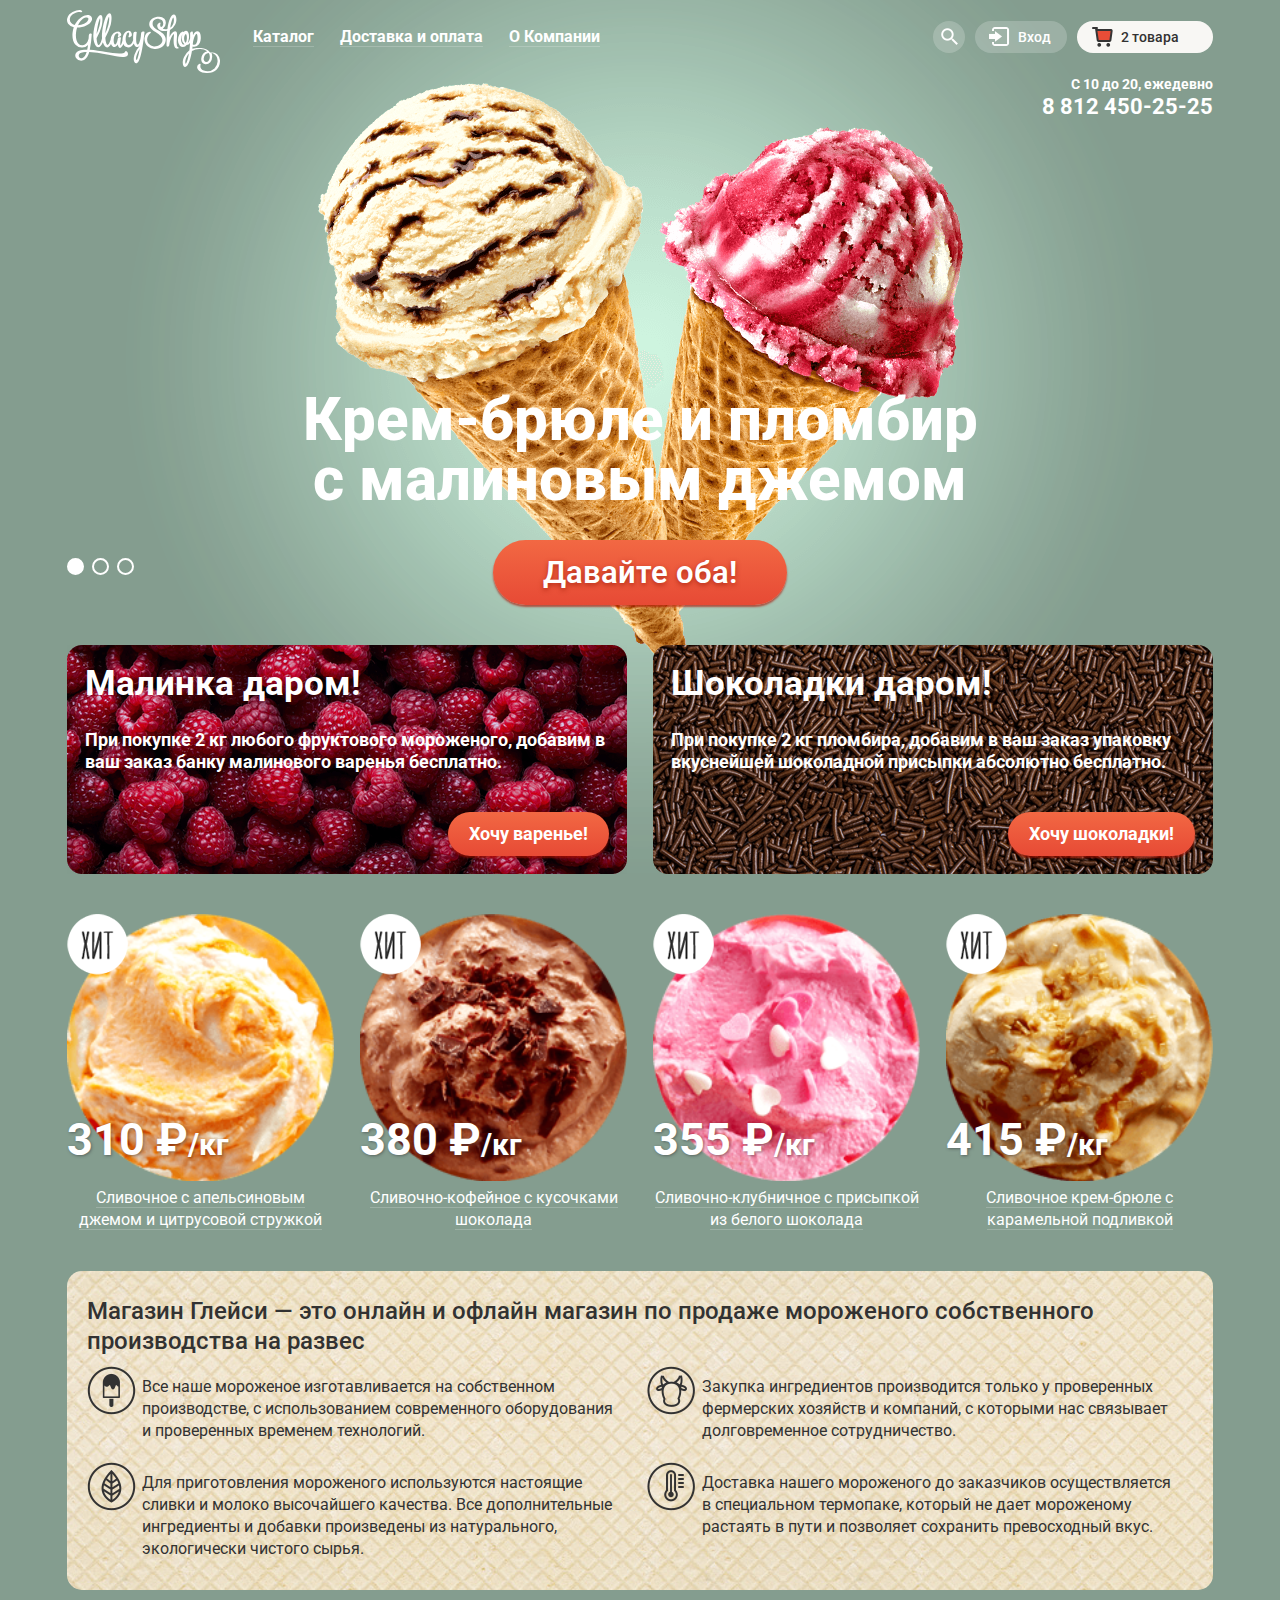
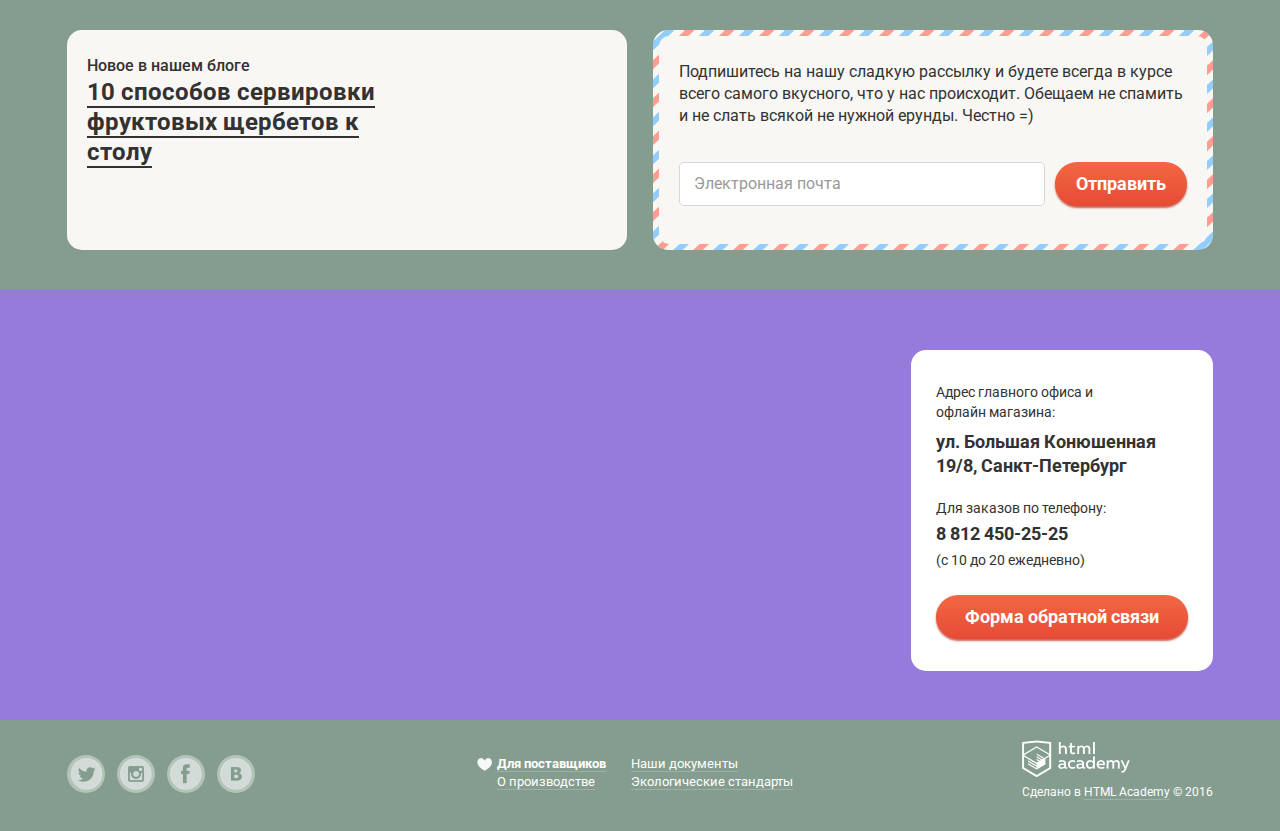
==== commit 0274b85a: "предварительная версия перед защитой. Без б11,б12" ====
--- a/index.html
+++ b/index.html
@@ -4,7 +4,6 @@
 <head>
     <meta charset="utf-8">
     <title>HTML Academy: Глейси</title>
-
     <link rel="stylesheet" href="css/normalize.css">
     <link href="css/style.css" rel="stylesheet">
 </head>
@@ -28,7 +27,7 @@
                                                 <a class="drop-catalog__link drop-catalog__link-bold" href="#">Новинки</a>
                                             </li>
                                             <li class="drop-catalog__item">
-                                                <a class="drop-catalog__link" href="#">Сливочное</a>
+                                                <a class="drop-catalog__link" href="catalog.html">Сливочное</a>
                                             </li>
                                             <li class="drop-catalog__item">
                                                 <a class="drop-catalog__link" href="#">Щербеты</a>
@@ -74,14 +73,15 @@
                                             <button class="login__form-btn btn" type="submit" name="button">Войти</button>
                                             <div class="login__form-link_wrap">
                                                 <a href="#">Забыли пароль?</a>
-                                                <a href="#">Новая регистрация</a>
+                                                <br>
+                                                    <a href="#">Новая регистрация</a>
                                             </div>
                                         </div>
                                     </form>
                                 </div>
                             </div>
-                            <div class="user-navigation__basket">
-                                <a class="user-navigation__basket_link icon" href="#">Пусто</a>
+                            <div class="user-navigation__basket basket_link_active">
+                                <a class="user-navigation__basket_link icon " href="#">2 товара</a>
                                 <div class="basket__drop-menu">
                                     <div class="basket__drop-menu_table">
                                         <div class="basket__drop-menu_row">
@@ -236,9 +236,10 @@
                     </div>
                     <div class="row-blocks">
                         <div class="news-preview row-block">
-
-                            <b class="news-preview__title">Новое в нашем блоге</b>
-                            <a class="news-preview__link" href="#">10  способов сервировки фруктовых щербетов к столу</a>
+                            <div class="news-preview_wrap">
+                                <b class="news-preview__title">Новое в нашем блоге</b>
+                                <a class="news-preview__link" href="#">10  способов сервировки фруктовых щербетов к столу</a>
+                            </div>
                         </div>
                         <div class="subscription row-block">
                             <div class="subscription__wrap">
@@ -288,7 +289,7 @@
                         </div>
                     </div>
                     <div class="footer-copyright">
-                        <a href="#"><img src="img/htmlacademy-logo.png" alt="htmlacademy.ru"></a><br> Сделано в <a href="#">HTML Academy</a> © 2016
+                        <a href="#"><img src="img/htmlacademy-logo.png" alt="htmlacademy.ru"></a><br> Сделано в <a class="htmlacademy" href="#">HTML Academy</a> © 2016
                     </div>
                 </div>
 
@@ -296,7 +297,7 @@
             <div class="modal-content">
                 <button class="modal-content__close" type="button"></button>
                 <h2 class="modal-content__title">Мы обязательно вам ответим!</h2>
-                <form action="">
+                <form action="#">
                     <div class="form-wrap">
                         <input id="modal-content__name" type="text" />
                         <label for="modal-content__name">Как вас зовут?</label>
@@ -306,19 +307,18 @@
                         <label for="modal-content__email">Ваша почта для ответа?</label>
                     </div>
                     <div class="form-wrap">
-                        <textarea class="modal-content__textarea" name="" id="modal-content__textarea" cols="30" rows="10"></textarea>
+                        <textarea class="modal-content__textarea" name="modal-content__textarea" id="modal-content__textarea" cols="30" rows="10"></textarea>
                         <label for="modal-content__textarea">Напишите что-нибудь...</label>
                     </div>
                     <button class="modal-content__btn btn" type="submit">Отправить</button>
                 </form>
             </div>
             <div class="modal-overlay"></div>
-                </div>
+        </div>
     </div>
 
     <script type="text/javascript" charset="utf-8" async src="https://api-maps.yandex.ru/services/constructor/1.0/js/?sid=MqT4CyLwfoD4PZr6gsuLuahs43JyHXph&amp;width=100%25&amp;height=430&amp;lang=ru_RU&amp;sourceType=constructor&amp;scroll=true&id=map"></script>
     <script type="text/javascript" charset="utf-8" async src="js/popup.js">
-
     </script>
 </body>
 
--- a/css/style.css
+++ b/css/style.css
@@ -296,10 +296,9 @@
     line-height: 18px;
 }
 
-.main-menu__item_link {
-    display: block;
+.main-menu__item {
     padding: 10px 13px;
-    color: white;
+
 }
 
 .main-menu__item_link-active {
@@ -308,16 +307,25 @@
     border-radius: 50px;
     text-decoration: none;
 }
-
-.main-menu__item_link:hover {
+.main-menu__item_link-active a {
+    border: none;
+}
+.main-menu__item:hover {
     background-color: #f7f6f3;
     border-radius: 50px;
+
+}
+.main-menu__item_link {
+    color: white;
+    text-decoration: none;
+    border-bottom: 1px solid rgba(255, 255, 255, .2);
+
+}
+.main-menu__item:hover .main-menu__item_link {
     color: #333;
     text-decoration: none;
-
-}
-
-.main-menu__item_link:active {
+}
+.main-menu__item:active {
     background-color: #ededed;
     box-shadow: inset 0 2px 1px dimgrey;
     border-radius: 50px;
@@ -382,7 +390,10 @@
 .drop-catalog__item:active {
     background-color: #f6b5a5;
 }
-
+.drop-catalog__link.drop-catalog__link_active {
+    color: white;
+    background-color: #d07058;
+}
 .drop-catalog__link-bold {
     font-weight: 700;
 }
@@ -403,12 +414,16 @@
     display: flex;
     position: relative;
 }
+
 .user-navigation a {
     text-decoration: none;
 }
 
 .user-navigation__search {
     position: relative;
+    border-radius: 50px;
+    margin-left: 10px;
+    background-color: rgba(255, 255, 255, 0.2);
 }
 
 .search__drop-menu {
@@ -437,15 +452,21 @@
     line-height: 16px;
     color: white;
     display: block;
-    border-radius: 50px;
-    margin-left: 10px;
-    background-color: rgba(255, 255, 255, 0.2);
-}
-
-.user-navigation a:hover {
-    background-color: #f8f7f4;
-    color: #323232;
-}
+
+}
+.user-navigation__search:hover,
+ .user-navigation__login:hover,
+ .user-navigation__basket:hover,
+ .user-navigation__basket.basket_link_active {
+     background-color: #f8f7f4;
+ }
+ .user-navigation__search:hover .user-navigation__search_link,
+  .user-navigation__login:hover a,
+  .user-navigation__basket:hover a,
+  .user-navigation__basket.basket_link_active a {
+      color: #323232;
+  }
+
 
 .user-navigation__search:hover .search__drop-menu {
     display: block;
@@ -465,7 +486,7 @@
     background-position: -135px -147px;
 }
 
-.user-navigation__search_link:hover::after {
+.user-navigation__search:hover .user-navigation__search_link::after {
     background-position: -30px -147px;
 }
 
@@ -476,6 +497,9 @@
 
 .user-navigation__login {
     position: relative;
+    border-radius: 50px;
+    margin-left: 10px;
+    background-color: rgba(255, 255, 255, 0.2);
 }
 
 .login__drop-menu {
@@ -506,6 +530,7 @@
 
 .login__form-btn-wrap {
     display: flex;
+    justify-content: space-between;
 }
 
 .login__form_email, .login__form_password {
@@ -514,15 +539,19 @@
 }
 
 .login__form-link_wrap a {
+    display: inline;
     color: #323232;
     font-size: 13px;
     font-weight: 400;
     line-height: 24px;
-    text-decoration: underline;
-}
+    border-bottom: 1px solid rgba(50, 50, 50, .3);
+}
+
 .login__form-link_wrap a:hover, .login__form-link_wrap a:active {
     color: #e84d37;
-}
+    border-bottom: none;
+}
+
 .user-navigation__login_link::after {
     left: 14px;
     top: 6px;
@@ -531,18 +560,18 @@
     background-position: -135px -118px;
 }
 
-.user-navigation__login_link:hover::after {
+.user-navigation__login:hover .user-navigation__login_link::after {
     background-position: -135px -89px;
 }
 
 .user-navigation__basket {
     position: relative;
-}
-
-.user-navigation__basket_link {
-    position: relative;
+    border-radius: 50px;
+    margin-left: 10px;
     padding: 8px 34px 8px 44px;
-}
+    background-color: rgba(255, 255, 255, 0.2);
+}
+
 
 .user-navigation__basket:hover .basket__drop-menu {
     display: block;
@@ -553,12 +582,13 @@
     top: 6px;
     width: 21px;
     height: 20px;
-    background-position: -36px -5px;
-}
-
-.user-navigation__basket_link:hover::after {
     background-position: -5px -5px;
-}
+    /*background-position: -36px -5px;*/
+}
+
+/*.user-navigation__basket_link:hover::after {
+    background-position: -5px -5px;
+}*/
 
 .basket__drop-menu {
     position: absolute;
@@ -750,7 +780,6 @@
     margin-right: 0;
 }
 
-
 .gallery__item_wrap {
     position: relative;
     text-align: center;
@@ -824,18 +853,22 @@
     display: inline-block;
     z-index: 7;
 }
+
 .gallery__link {
     position: relative;
-    display: block;
     text-align: center;
     color: white;
-    text-decoration: underline;
+    border-bottom: 1px solid rgba(255, 255, 255, .2);
+    text-decoration: none;
     z-index: 3;
 }
+
 .gallery__link:hover, .gallery__link:active {
     color: #ffbc9e;
+    border-bottom: none;
     z-index: 3;
 }
+
 .benefits {
     margin-bottom: 40px;
     padding-top: 25px;
@@ -911,7 +944,9 @@
     padding: 25px 20px;
     background-image: url(../img/strawberry-bg.png);
 }
-
+.news-preview_wrap {
+    width: 300px;
+}
 .news-preview__title {
     color: #323232;
     font-weight: 500;
@@ -919,16 +954,17 @@
 }
 
 .news-preview__link {
-    display: block;
-    width: 300px;
     font-size: 24px;
     font-weight: 700;
     line-height: 30px;
     color: #323232;
-    text-decoration: underline;
-}
+    text-decoration: none;
+    border-bottom: 2px solid rgba(50, 50, 50, 1);
+}
+
 .news-preview__link:hover, .news-preview__link:active {
     color: #e84d37;
+    border-bottom: none;
 }
 
 .subscription {
@@ -1103,14 +1139,30 @@
     display: flex;
     padding-top: 15px;
 }
-
+.footer-info a {
+    text-decoration: none;
+    border-bottom: 1px solid rgba(255, 255, 255, .2);
+}
+.footer-info a:hover,
+.footer-info a:active {
+    color: #ffbc9e;
+    border-bottom: none;
+}
 .footer-copyright {
     color: #fefefe;
     font-size: 12px;
     font-weight: 400;
     line-height: 18px;
 }
-
+.htmlacademy {
+    text-decoration: none;
+    border-bottom: 1px solid rgba(255, 255, 255, .2);
+}
+.htmlacademy:hover,
+.htmlacademy:active {
+    color: #ffbc9e;
+    border-bottom: none;
+}
 .footer-info__left-collumn {
     margin-right: 25px;
 }
@@ -1126,8 +1178,13 @@
     font-weight: 400;
     line-height: 16px;
 }
+.breadcrumbs__item a {
+    text-decoration: none;
+    border-bottom: 1px solid rgba(255, 255, 255, .2);
+}
 .breadcrumbs__item a:hover, .breadcrumbs__item a:active {
-    color: #e84d37;
+    color: #ffbc9e;
+    border-bottom: none;
 }
 
 .breadcrumbs__item {
@@ -1138,9 +1195,11 @@
     content: "»";
     padding-left: 7px;
 }
+
 .ice-catalog-title {
     margin-top: 10px;
 }
+
 .sorting-form {
     display: flex;
     flex-wrap: wrap;
@@ -1159,7 +1218,7 @@
     color: #323232;
 }
 
-.sorting-form select, .sorting-form button, .sorting-form input, .fat__list, .filler__list {
+.sorting-form select, .sorting-form button, .sorting-form input, .fat__list, .filler__list, .form__range {
     border: none;
     outline: none;
     border-radius: 50px;
@@ -1173,6 +1232,52 @@
     margin-right: 15px;
 }
 
+.form__range {
+    position: relative;
+    height: 38px;
+    width: 195px;
+}
+
+.form__range_line {
+    position: absolute;
+    top: 16px;
+    left: 17px;
+    width: 160px;
+    height: 4px;
+    background-color: rgba(255, 255, 255, 0.5);
+}
+
+.form__range_line-active {
+    position: relative;
+    background-color: #f8f7f4;
+    width: 50%;
+    margin-left: 40px;
+    height: inherit;
+}
+
+.form__range_line-min, .form__range_line-max {
+    position: absolute;
+    width: 20px;
+    height: 20px;
+    border-radius: 50px;
+    background-color: #f8f7f4;
+    box-shadow: 0 2px 2px rgba(0, 0, 0, 0.1);
+    cursor: pointer;
+}
+
+.form__range_line-min {
+    left: 0;
+    top: -7px;
+}
+.form__range_line-max {
+    right: 0;
+    top: -7px;
+}
+
+.sorting-form select {
+    height: 38px;
+}
+
 .form-title {
     padding-bottom: 5px;
     padding-left: 15px;
@@ -1206,6 +1311,7 @@
     color: #323232;
     background-color: white;
 }
+
 .sorting-form_wrap .to-sort-btn:active {
     box-shadow: inset 0 2px 1px dimgrey;
     background-color: #ededed;
@@ -1233,10 +1339,12 @@
     font-size: 16px;
     font-weight: 500;
 }
+
 .pagination__link:hover {
     background-color: rgba(255, 255, 255, 0.2);
     border-radius: 50px;
 }
+
 .pagination__link_prev, .pagination__link_next {
     display: inline-block;
     width: 10px;
@@ -1439,9 +1547,13 @@
 .fat__item label:disabled::before, .filler__list label:disabled::before, .filler__list label:disabled::after {
     border-color: rgba(255, 255, 255, 0.2);
 }
+
 footer a {
     color: white;
-}
+
+}
+
 footer a:hover, footer a:active {
     color: #ffbc9e;
-}
+
+}
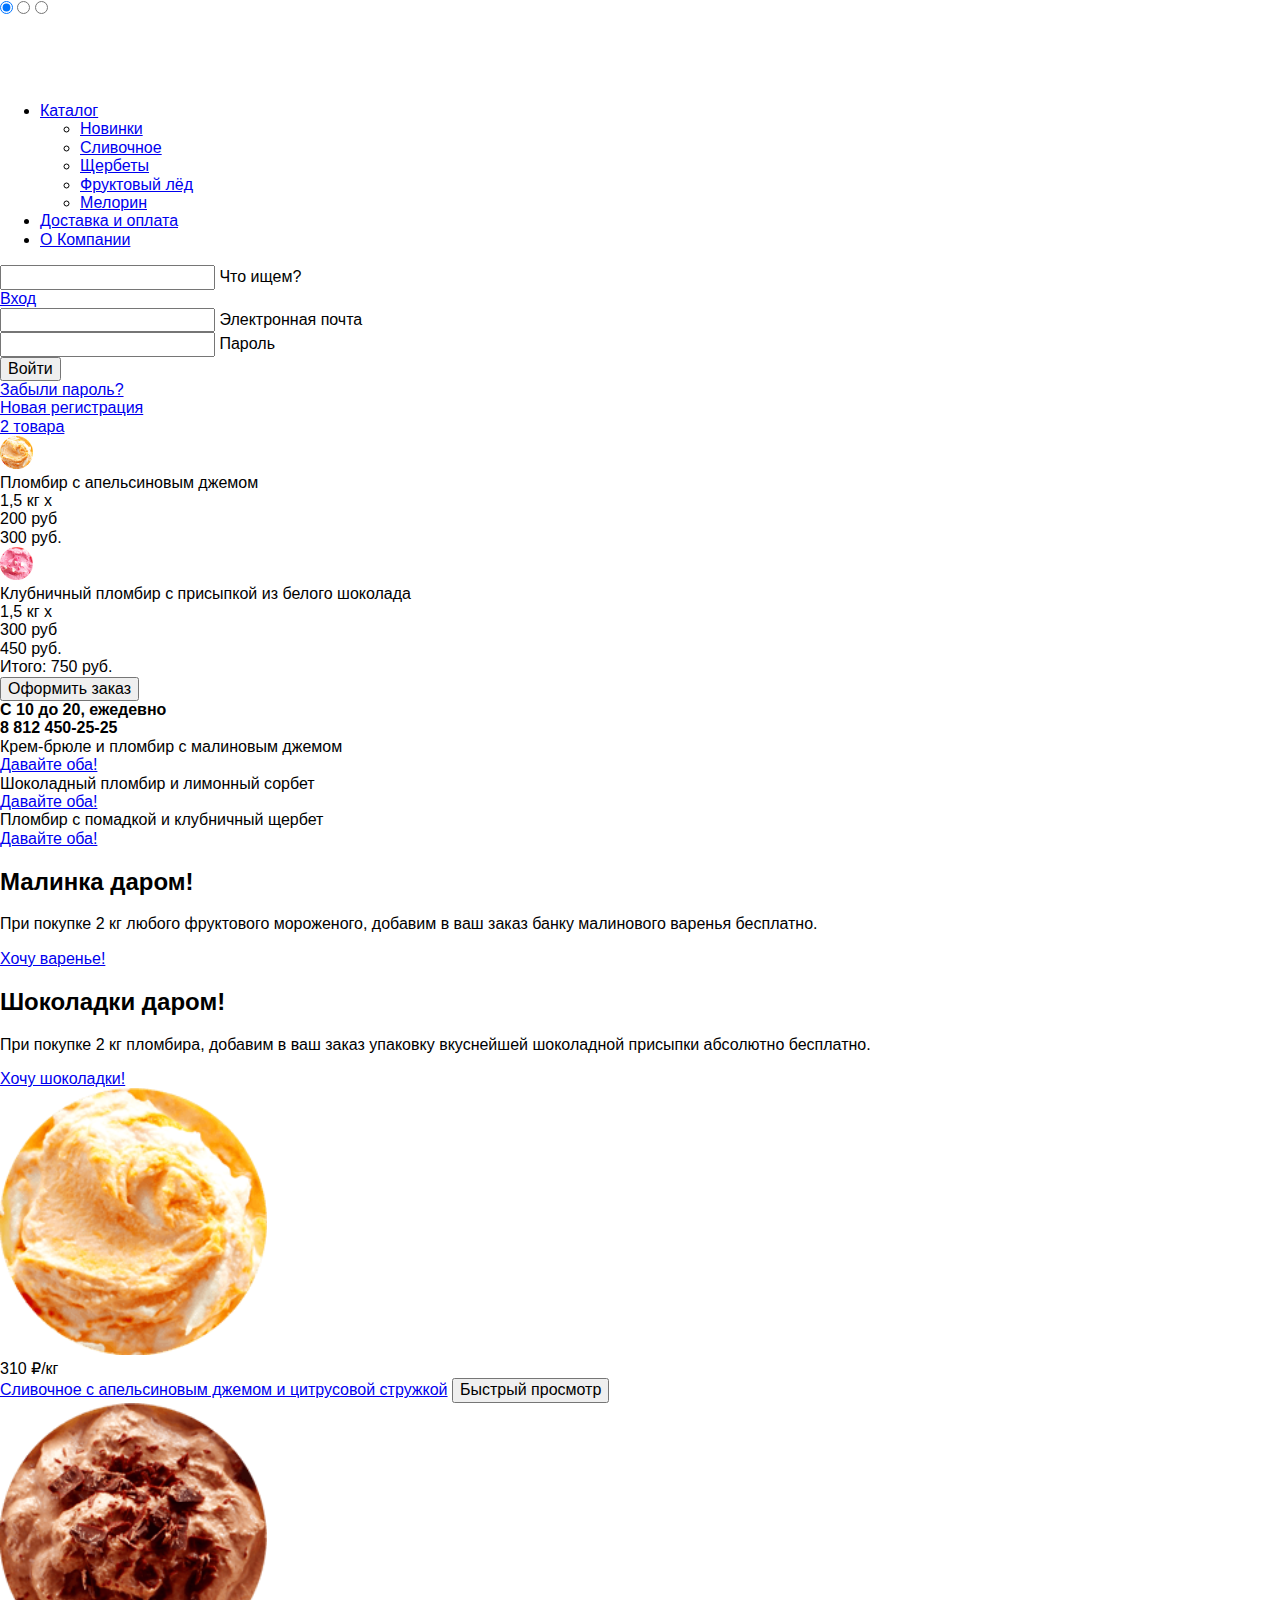
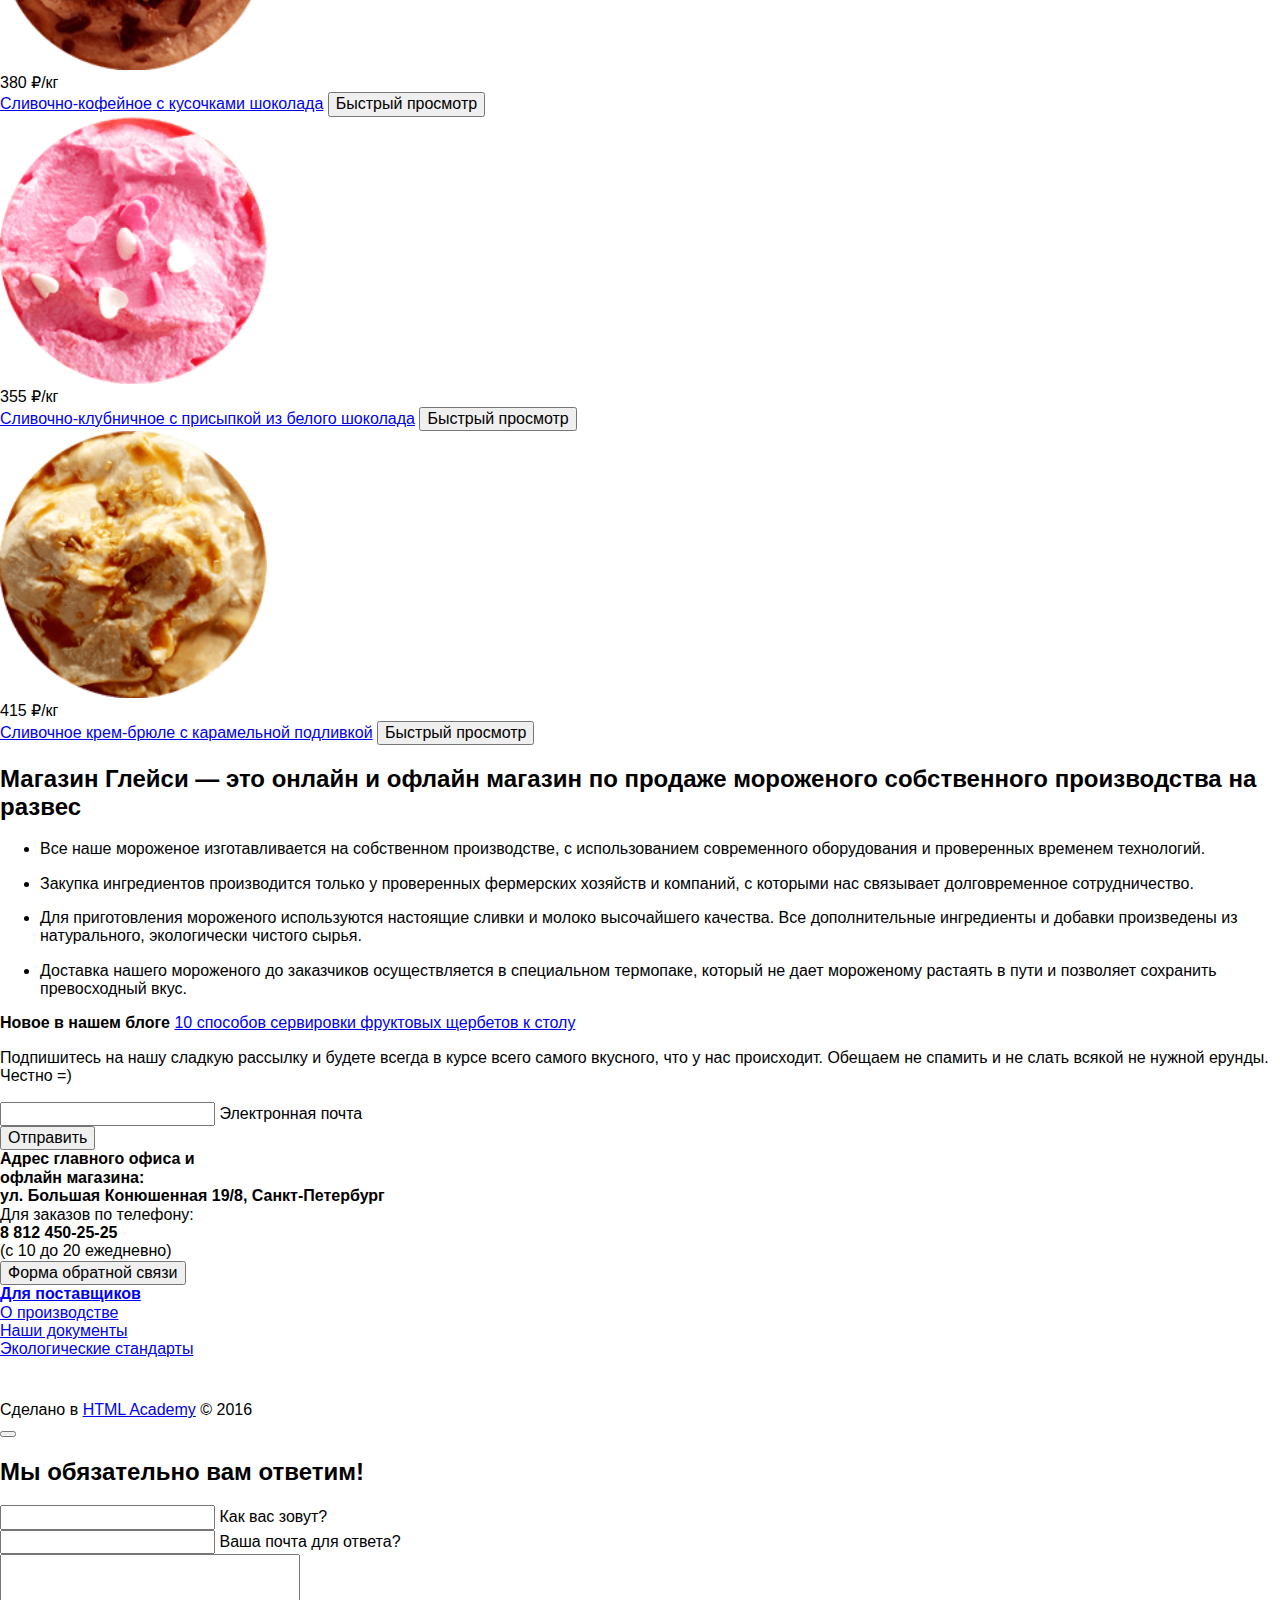
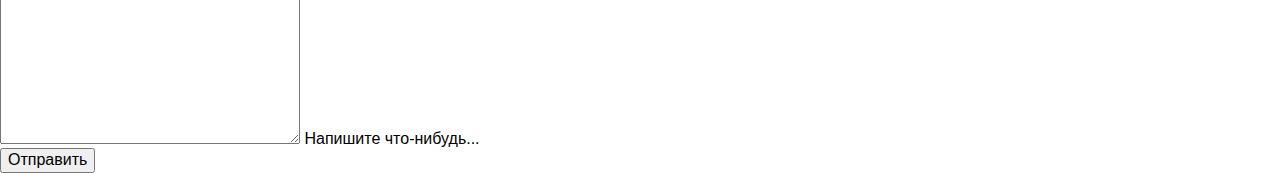
==== commit 4fa9311e: "предварительная версия перед защитой 1.1" ====
--- a/index.html
+++ b/index.html
@@ -5,7 +5,7 @@
     <meta charset="utf-8">
     <title>HTML Academy: Глейси</title>
     <link rel="stylesheet" href="css/normalize.css">
-    <link href="css/style.css" rel="stylesheet">
+    <link href="css/style.min.css" rel="stylesheet">
 </head>
 
 <body>
@@ -167,7 +167,7 @@
                         <div class="gallery__item">
                             <div class="gallery__item_wrap">
                                 <div class="gallery__img_wrap">
-                                    <img class="gallery__img" src="img/ice-1.png" alt="Сливочное с апельсиновым джемом и цитрусовой стружкой">
+                                    <img class="gallery__img" src="img/ice-1.png" alt="Сливочное с апельсиновым джемом и цитрусовой стружкой" width="267" height="267">
                                     <span class="gallery__hit"></span>
                                     <div class="gallery__price_wrap">
                                         <span class="gallery__price_value">310 &#8381;</span>/кг
@@ -180,7 +180,7 @@
                         <div class="gallery__item">
                             <div class="gallery__item_wrap">
                                 <div class="gallery__img_wrap">
-                                    <img class="gallery__img" src="img/ice-2.png" alt="Сливочно-кофейное с кусочками шоколада">
+                                    <img class="gallery__img" src="img/ice-2.png" alt="Сливочно-кофейное с кусочками шоколада" width="267" height="267">
                                     <span class="gallery__hit"></span>
                                     <div class="gallery__price_wrap">
                                         <span class="gallery__price_value">380 &#8381;</span>/кг
@@ -193,7 +193,7 @@
                         <div class="gallery__item">
                             <div class="gallery__item_wrap">
                                 <div class="gallery__img_wrap">
-                                    <img class="gallery__img" src="img/ice-3.png" alt="Сливочно-клубничное с присыпкой из белого шоколада">
+                                    <img class="gallery__img" src="img/ice-3.png" alt="Сливочно-клубничное с присыпкой из белого шоколада" width="267" height="267">
                                     <span class="gallery__hit"></span>
                                     <div class="gallery__price_wrap">
                                         <span class="gallery__price_value">355 &#8381;</span>/кг
@@ -206,7 +206,7 @@
                         <div class="gallery__item">
                             <div class="gallery__item_wrap">
                                 <div class="gallery__img_wrap">
-                                    <img class="gallery__img" src="img/ice-4.png" alt="Сливочное крем-брюле с карамельной подливкой">
+                                    <img class="gallery__img" src="img/ice-4.png" alt="Сливочное крем-брюле с карамельной подливкой" width="267" height="267">
                                     <span class="gallery__hit"></span>
                                     <div class="gallery__price_wrap">
                                         <span class="gallery__price_value">415 &#8381;</span>/кг
@@ -318,7 +318,7 @@
     </div>
 
     <script type="text/javascript" charset="utf-8" async src="https://api-maps.yandex.ru/services/constructor/1.0/js/?sid=MqT4CyLwfoD4PZr6gsuLuahs43JyHXph&amp;width=100%25&amp;height=430&amp;lang=ru_RU&amp;sourceType=constructor&amp;scroll=true&id=map"></script>
-    <script type="text/javascript" charset="utf-8" async src="js/popup.js">
+    <script type="text/javascript" charset="utf-8" async src="js/popup.min.js">
     </script>
 </body>
 
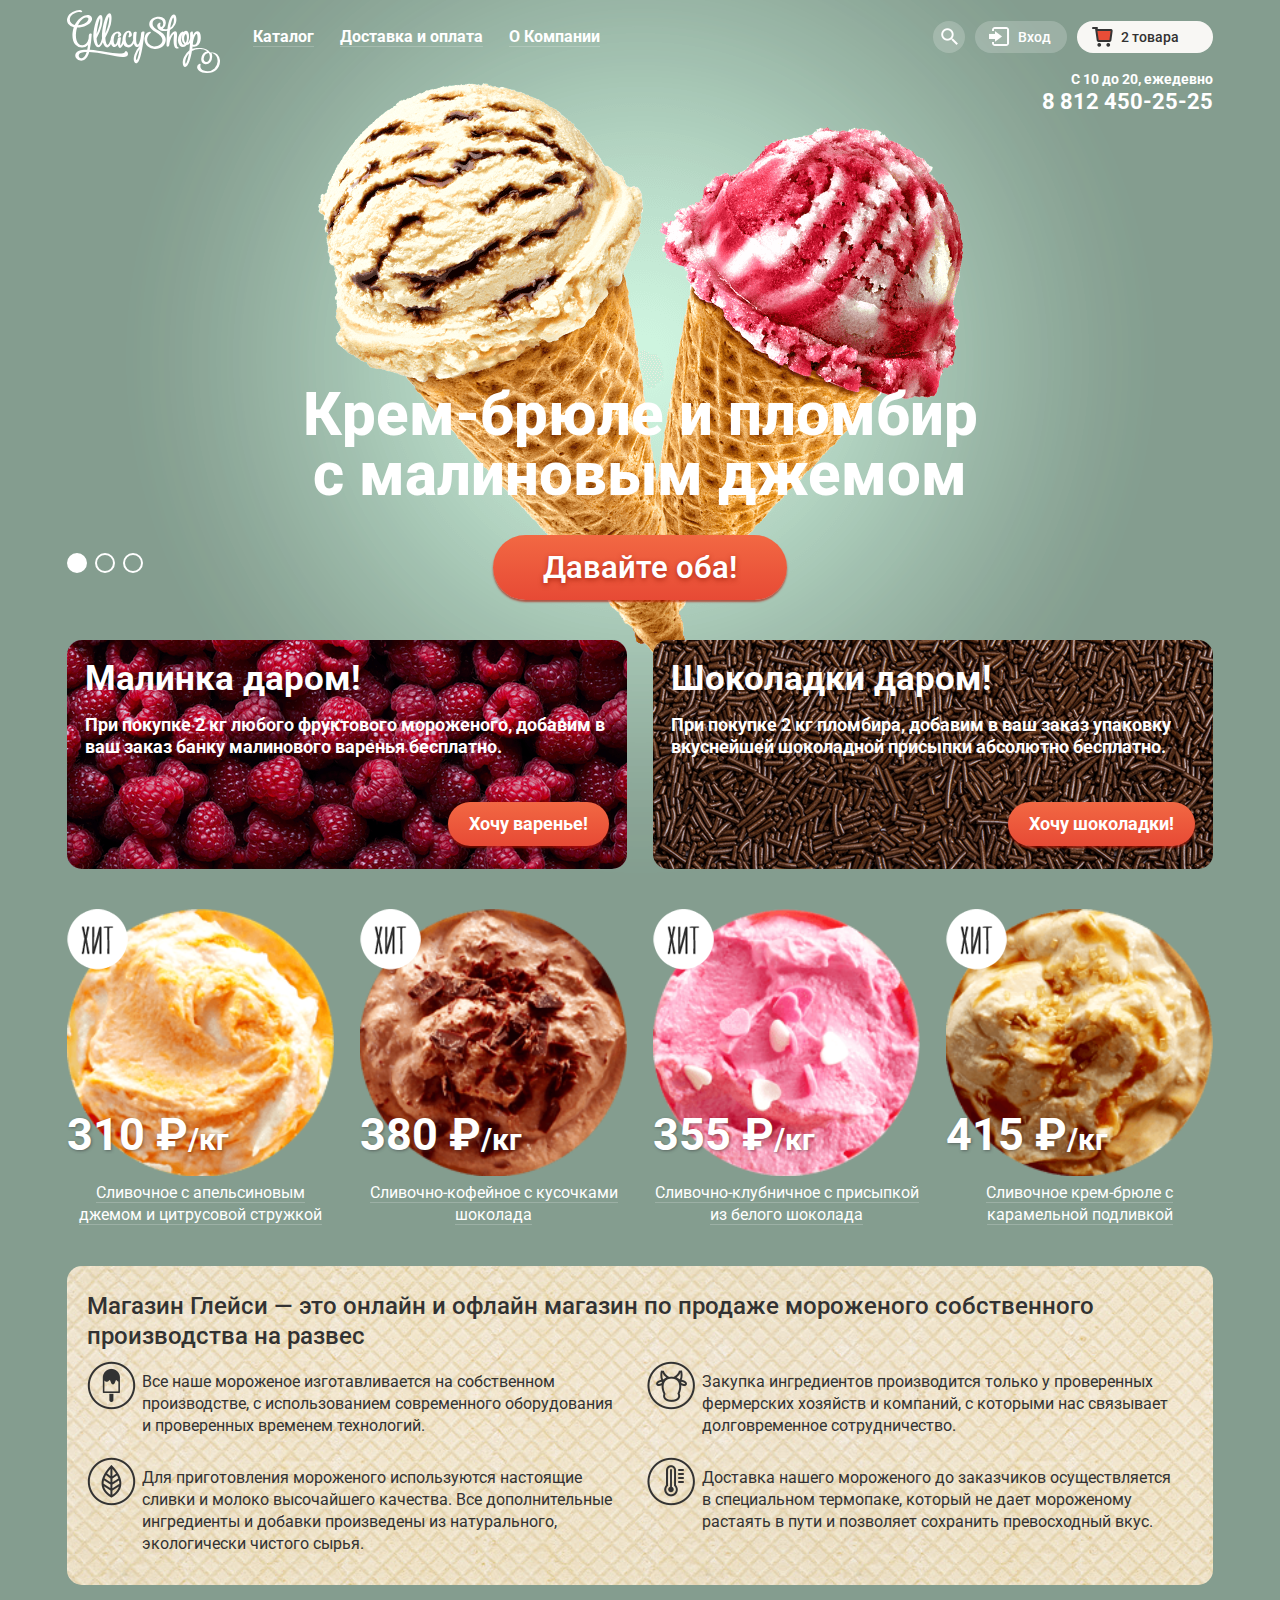
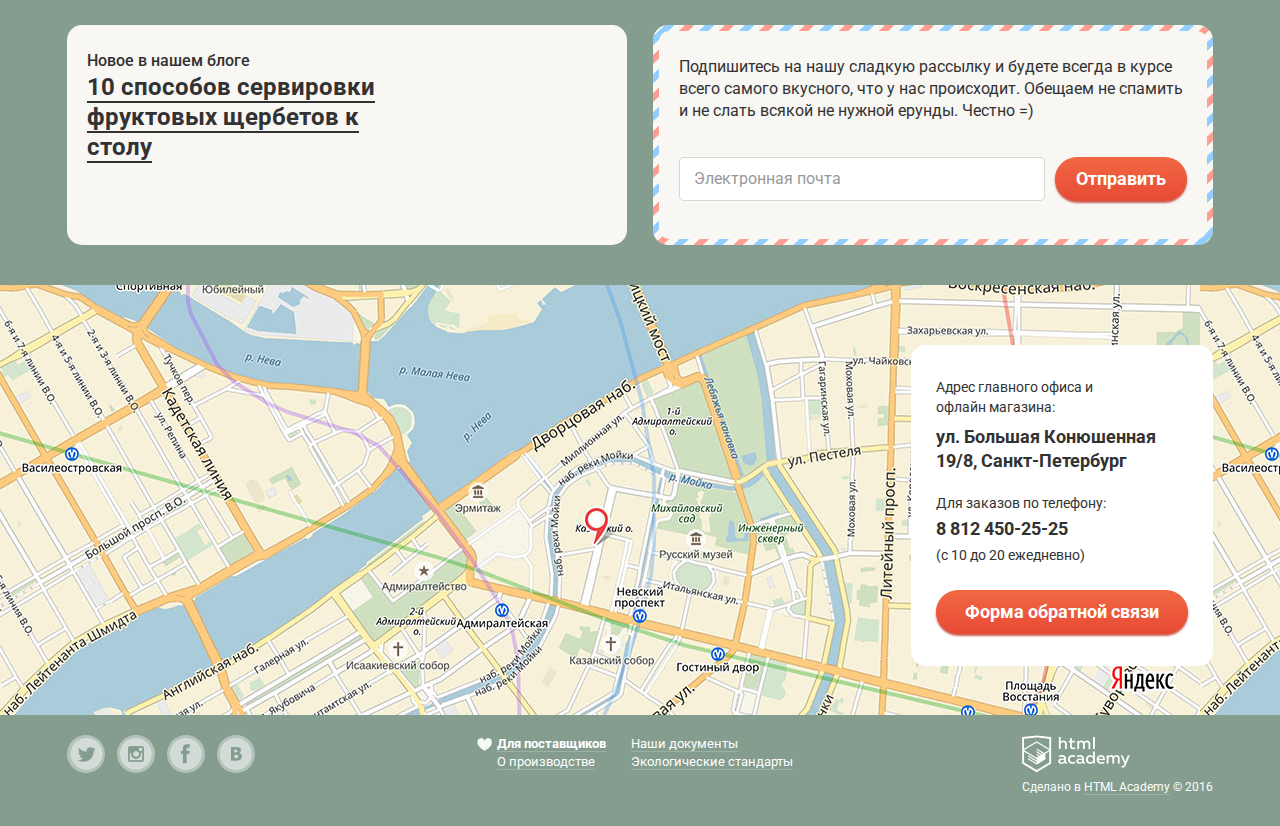
==== commit 49b687ee: "предварительная версия перед защитой 1.3" ====
--- a/index.html
+++ b/index.html
@@ -5,7 +5,7 @@
     <meta charset="utf-8">
     <title>HTML Academy: Глейси</title>
     <link rel="stylesheet" href="css/normalize.css">
-    <link href="css/style.min.css" rel="stylesheet">
+    <link href="css/style.css" rel="stylesheet">
 </head>
 
 <body>
--- a/css/style.css
+++ b/css/style.css
@@ -0,0 +1,1572 @@
+@import url('https://fonts.googleapis.com/css?family=Roboto:400,500,700&subset=cyrillic');
+* {
+    list-style: none;
+    margin: 0;
+    padding: 0;
+    box-sizing: border-box;
+}
+
+body {
+    margin: 0 auto;
+    font-size: 16px;
+    font-weight: 400;
+    line-height: 22px;
+    font-family: "Roboto", "Arial", sans-serif;
+    background-color: #849d8f;
+}
+
+h1 {
+    font-size: 35px;
+    font-weight: 700;
+    line-height: 41px;
+    color: white;
+}
+
+h2 {
+    font-size: 24px;
+    font-weight: 500;
+    line-height: 30px;
+}
+
+body>input[type="radio"] {
+    display: none;
+}
+
+
+/*========================slider===================*/
+
+.site-wrapper {
+    min-width: 940px;
+    background-repeat: no-repeat;
+    background-position: top center;
+    transition: background-image 0.5s ease, background-color 0.5s ease;
+}
+
+.site-wrapper:before, .site-wrapper:after {
+    content: "";
+    visibility: hidden;
+}
+
+.site-wrapper:before {
+    background-image: url("../img/slide-2.png");
+}
+
+.site-wrapper:after {
+    background-image: url("../img/slide-3.png");
+}
+
+
+/*.content-wrapper {
+    width: 1200px;
+    margin: 0 auto;
+    padding: 0 27px;
+}*/
+
+.slider {
+    position: relative;
+    padding-top: 270px;
+    text-align: center;
+    color: #ffffff;
+    margin-bottom: 40px;
+}
+
+.slide {
+    display: none;
+}
+
+.container-slide {
+    position: relative;
+}
+
+.slide-title {
+    width: 700px;
+    margin: 0 auto;
+    margin-bottom: 30px;
+    font-weight: 800;
+    font-size: 60px;
+    line-height: 60px;
+}
+
+.slide-btn {
+    display: inline-block;
+    padding: 12px 50px;
+    font-weight: 600;
+    font-size: 31px;
+    line-height: 41px;
+    vertical-align: top;
+    color: #ffffff;
+    text-decoration: none;
+    text-shadow: 0 2px 5px rgba(160, 32, 11, 0.76);
+    background: #f26843;
+    background: -moz-linear-gradient(top, #f26843 0%, #e74a35 100%);
+    background: -webkit-linear-gradient(top, #f26843 0%, #e74a35 100%);
+    background: linear-gradient(to bottom, #f26843 0%, #e74a35 100%);
+    border-radius: 100px;
+    box-shadow: 0 2px 2px rgba(172, 16, 0, 0.64);
+}
+
+.slide-btn:hover {
+    background: -moz-linear-gradient(top, #f58669 0%, #ec6f5e 100%);
+    background: -webkit-linear-gradient(top, #f58669 0%, #ec6f5e 100%);
+    background: linear-gradient(to bottom, #f58669 0%, #ec6f5e 100%);
+    box-shadow: 0 2px 2px rgba(172, 16, 0, 1);
+}
+
+.slide-btn:active {
+    background: -moz-linear-gradient(top, #d84732 0%, #e1613e 100%);
+    background: -webkit-linear-gradient(top, #d84732 0%, #e1613e 100%);
+    background: linear-gradient(to bottom, #d84732 0%, #e1613e 100%);
+    box-shadow: inset 0 2px 2px rgba(172, 16, 0, 1);
+}
+
+.slider-controls {
+    position: absolute;
+    bottom: 25px;
+    left: 27px;
+    z-index: 20;
+    font-size: 0;
+}
+
+.slider-controls label {
+    display: inline-block;
+    width: 20px;
+    height: 20px;
+    margin-right: 8px;
+    vertical-align: top;
+    background-color: transparent;
+    border: 2px solid #ffffff;
+    border-radius: 50%;
+    cursor: pointer;
+}
+
+#btn-1:checked~.site-wrapper #slide1, #btn-2:checked~.site-wrapper #slide2, #btn-3:checked~.site-wrapper #slide3 {
+    display: block;
+}
+
+#btn-1:checked~.site-wrapper {
+    background-color: #849d8f;
+    background-image: url("../img/slide-1.png");
+}
+
+#btn-2:checked~.site-wrapper {
+    background-color: #8996a6;
+    background-image: url("../img/slide-2.png");
+}
+
+#btn-3:checked~.site-wrapper {
+    background-color: #9d8b84;
+    background-image: url("../img/slide-3.png");
+}
+
+label[for="btn-1"]:hover, label[for="btn-2"]:hover, label[for="btn-3"]:hover {
+    background-color: rgba(255, 255, 255, 0.4);
+}
+
+#btn-1:checked~.site-wrapper label[for="btn-1"], #btn-2:checked~.site-wrapper label[for="btn-2"], #btn-3:checked~.site-wrapper label[for="btn-3"] {
+    background-color: #ffffff;
+}
+
+
+/*================slider end===============*/
+
+
+/*============СТИЛИ ДЛЯ INPUT===============*/
+
+[type="search"], [type="email"], [type="password"], [type="text"], textarea {
+    color: #999;
+    font-size: 16px;
+    font-weight: 400;
+    line-height: 24px;
+    background-color: white;
+    border: 1px solid rgba(178, 178, 178, 0.52);
+    border-radius: 5px;
+    padding-left: 20px;
+}
+
+[type="search"]:hover, [type="email"]:hover, [type="password"]:hover, textarea:hover {
+    border: 2px solid rgba(154, 154, 154, 0.52);
+}
+
+[type="search"]:focus, [type="email"]:focus, [type="password"]:focus, textarea:focus {
+    border: 2px solid rgba(46, 136, 228, 0.52);
+    outline: none;
+}
+
+.form-wrap {
+    position: relative;
+}
+
+[type="search"]+label, [type="email"]+label, [type="password"]+label, [type="text"]+label, textarea+label {
+    position: absolute;
+    top: 10px;
+    left: 15px;
+    color: #999;
+    font-size: 16px;
+    font-weight: 400;
+    line-height: 24px;
+}
+
+[type="search"]:focus+label, [type="email"]:focus+label, [type="password"]:focus+label, [type="text"]:focus+label, textarea:focus+label {
+    top: -15px;
+    left: 15px;
+    color: #5b9ddf;
+    font-size: 11px;
+    line-height: 13px;
+}
+
+
+/*[type="search"]:active+label {
+    color: #999;
+    font-size: 11px;
+    line-height: 13px;
+}*/
+
+
+/*================КОНЕЦ СТИЛЕЙ ДЛЯ INPUT================*/
+
+.icon::after {
+    position: absolute;
+    content: "";
+    background-image: url(../img/spritesheet.png);
+    background-repeat: no-repeat;
+    display: block;
+}
+
+.btn {
+    display: inline-block;
+    background-image: linear-gradient(to top, #e74a35 0%, #f26843 100%);
+    box-shadow: 0 2px 2px rgba(172, 16, 0, 0.64);
+    border-radius: 50px;
+    padding: 10px 21px;
+    font-size: 18px;
+    font-weight: 700;
+    line-height: 24px;
+    border: none;
+    outline: none;
+    color: white;
+    font-family: "Roboto", "Arial", sans-serif;
+}
+
+.btn:hover {
+    background-image: linear-gradient(to top, #ec6e5d 0%, #f58669 100%);
+    box-shadow: 0 2px 2px #ac1000;
+}
+
+.btn:active {
+    text-shadow: 0 2px 5px rgba(160, 32, 11, 0.76);
+    color: #fceeec;
+    background-image: linear-gradient(to top, #e1613e 0%, #d74531 100%);
+    box-shadow: inset 0 2px 2px #942718;
+}
+
+.container {
+    width: 1200px;
+    padding: 0 27px;
+    margin: 0 auto;
+}
+
+.header__container {
+    position: relative;
+    color: white;
+}
+
+.header-menu-wrap {
+    display: flex;
+    justify-content: space-between;
+    align-items: center;
+}
+
+.main-logo {
+    margin-top: 10px;
+}
+
+.main-menu_wrap {
+    display: flex;
+    align-items: center;
+}
+
+.main-menu {
+    margin-left: 20px;
+}
+
+.main-menu__list {
+    display: flex;
+    font-size: 16px;
+    font-weight: 700;
+    line-height: 18px;
+}
+
+.main-menu__item {
+    padding: 10px 13px;
+}
+
+.main-menu__item_link-active {
+    background-color: #d07058;
+    color: white;
+    border-radius: 50px;
+    text-decoration: none;
+}
+
+.main-menu__item_link-active a {
+    border: none;
+}
+
+.main-menu__item:hover {
+    background-color: #f7f6f3;
+    border-radius: 50px;
+}
+
+.main-menu__item_link {
+    color: white;
+    text-decoration: none;
+    border-bottom: 1px solid rgba(255, 255, 255, .2);
+}
+
+.main-menu__item:hover .main-menu__item_link {
+    color: #333;
+    text-decoration: none;
+}
+
+.main-menu__item:active {
+    background-color: #ededed;
+    box-shadow: inset 0 2px 1px dimgrey;
+    border-radius: 50px;
+    color: #333;
+    text-decoration: none;
+}
+
+.main-menu__item_drop-catalog {
+    position: relative;
+}
+
+.main-menu__item_drop-catalog:hover .drop-catalog__list {
+    display: block;
+}
+
+.drop-catalog__list {
+    display: none;
+    position: absolute;
+    top: 45px;
+    left: 0;
+    box-shadow: 0 20px 20px rgba(0, 0, 0, 0.4);
+    z-index: 1000;
+}
+
+.drop-catalog__list::before, .search__drop-menu::before, .login__drop-menu::before, .basket__drop-menu::before {
+    content: "";
+    position: absolute;
+    top: -8px;
+    left: 0;
+    display: block;
+    width: 100%;
+    height: 20px;
+    background-color: transparent;
+}
+
+.drop-catalog__item {
+    background-color: #f8f7f4;
+}
+
+.drop-catalog__item:first-child {
+    border-radius: 5px 5px 0 0;
+}
+
+.drop-catalog__item:last-child {
+    border-radius: 0 0 5px 5px;
+}
+
+.drop-catalog__link {
+    font-size: 14px;
+    font-weight: 400;
+    line-height: 16px;
+    color: #323232;
+    display: block;
+    padding: 7px 13px;
+    white-space: nowrap;
+    text-decoration: none;
+}
+
+.drop-catalog__item:hover {
+    background-color: #fbded7;
+}
+
+.drop-catalog__item:active {
+    background-color: #f6b5a5;
+}
+
+.drop-catalog__link.drop-catalog__link_active {
+    color: white;
+    background-color: #d07058;
+}
+
+.drop-catalog__link-bold {
+    font-weight: 700;
+}
+
+.drop-catalog__item-line {
+    position: relative;
+}
+
+.drop-catalog__item-line::after {
+    content: "";
+    display: block;
+    width: 85%;
+    border-bottom: 1px solid rgba(0, 0, 0, 0.2);
+    margin: 0 7px;
+}
+
+.user-navigation {
+    display: flex;
+    position: relative;
+}
+
+.user-navigation a {
+    text-decoration: none;
+}
+
+.user-navigation__search {
+    position: relative;
+    border-radius: 50px;
+    margin-left: 10px;
+    background-color: rgba(255, 255, 255, 0.2);
+}
+
+.search__drop-menu {
+    display: none;
+    position: absolute;
+    top: 40px;
+    right: 0;
+}
+
+.search__drop-menu_form {
+    background-color: #f8f7f4;
+    border-radius: 5px;
+    box-shadow: 0 20px 20px rgba(0, 0, 0, 0.4);
+    padding: 20px 15px;
+}
+
+.search__drop-menu_form input {
+    padding-left: 15px;
+    width: 311px;
+    height: 44px;
+}
+
+.user-navigation a {
+    font-size: 14px;
+    font-weight: 500;
+    line-height: 16px;
+    color: white;
+    display: block;
+}
+
+.user-navigation__search:hover, .user-navigation__login:hover, .user-navigation__basket:hover, .user-navigation__basket.basket_link_active {
+    background-color: #f8f7f4;
+}
+
+.user-navigation__search:hover .user-navigation__search_link, .user-navigation__login:hover a, .user-navigation__basket:hover a, .user-navigation__basket.basket_link_active a {
+    color: #323232;
+}
+
+.user-navigation__search:hover .search__drop-menu {
+    display: block;
+}
+
+.user-navigation__search_link {
+    position: relative;
+    width: 32px;
+    height: 32px;
+}
+
+.user-navigation__search_link::after {
+    left: 8px;
+    top: 7px;
+    width: 17px;
+    height: 17px;
+    background-position: -135px -147px;
+}
+
+.user-navigation__search:hover .user-navigation__search_link::after {
+    background-position: -30px -147px;
+}
+
+.user-navigation__login_link {
+    position: relative;
+    padding: 8px 16px 8px 43px;
+}
+
+.user-navigation__login {
+    position: relative;
+    border-radius: 50px;
+    margin-left: 10px;
+    background-color: rgba(255, 255, 255, 0.2);
+}
+
+.login__drop-menu {
+    display: none;
+    position: absolute;
+    right: 0;
+    top: 40px;
+    background-color: #f8f7f4;
+    border-radius: 5px;
+    box-shadow: 0 20px 20px rgba(0, 0, 0, 0.4);
+    z-index: 1000;
+}
+
+.user-navigation__login:hover .login__drop-menu {
+    display: block;
+}
+
+.login__form {
+    display: flex;
+    flex-grow: 1;
+    flex-direction: column;
+    padding: 20px;
+}
+
+.login__form-wrap {
+    margin-bottom: 20px;
+}
+
+.login__form-btn-wrap {
+    display: flex;
+    justify-content: space-between;
+}
+
+.login__form_email, .login__form_password {
+    height: 44px;
+    width: 240px;
+}
+
+.login__form-link_wrap a {
+    display: inline;
+    color: #323232;
+    font-size: 13px;
+    font-weight: 400;
+    line-height: 24px;
+    border-bottom: 1px solid rgba(50, 50, 50, .3);
+}
+
+.login__form-link_wrap a:hover, .login__form-link_wrap a:active {
+    color: #e84d37;
+    border-bottom: none;
+}
+
+.user-navigation__login_link::after {
+    left: 14px;
+    top: 6px;
+    width: 21px;
+    height: 19px;
+    background-position: -135px -118px;
+}
+
+.user-navigation__login:hover .user-navigation__login_link::after {
+    background-position: -135px -89px;
+}
+
+.user-navigation__basket {
+    position: relative;
+    border-radius: 50px;
+    margin-left: 10px;
+    padding: 8px 34px 8px 44px;
+    background-color: rgba(255, 255, 255, 0.2);
+}
+
+.user-navigation__basket:hover .basket__drop-menu {
+    display: block;
+}
+
+.user-navigation__basket_link::after {
+    left: 15px;
+    top: 6px;
+    width: 21px;
+    height: 20px;
+    background-position: -5px -5px;
+    /*background-position: -36px -5px;*/
+}
+
+
+/*.user-navigation__basket_link:hover::after {
+    background-position: -5px -5px;
+}*/
+
+.basket__drop-menu {
+    position: absolute;
+    top: 40px;
+    right: 0;
+    display: none;
+    background-color: #f8f7f4;
+    border-radius: 5px;
+    box-shadow: 0 20px 20px rgba(0, 0, 0, 0.4);
+    padding: 20px 15px;
+    color: #323232;
+    font-size: 13px;
+    font-weight: 400;
+    line-height: 16px;
+    z-index: 1000;
+}
+
+.basket__drop-menu_row {
+    display: flex;
+}
+
+.basket__drop-menu_cost-wrap {
+    text-align: right;
+}
+
+.cell-del {
+    width: 35px;
+}
+
+.cell-del_link {
+    position: relative;
+}
+
+.cell-del_link::after {
+    content: "";
+    position: absolute;
+    top: 10px;
+    left: 5px;
+    width: 2px;
+    height: 13px;
+    background: #353535;
+    transform: rotate(-45deg);
+}
+
+.cell-del_link::before {
+    content: "";
+    position: absolute;
+    top: 10px;
+    left: 5px;
+    width: 2px;
+    height: 13px;
+    background: #353535;
+    transform: rotate(45deg);
+}
+
+.cell-img {
+    padding-right: 10px;
+}
+
+.cell-title {
+    width: 260px;
+    padding-top: 10px;
+    padding-right: 30px;
+}
+
+.cell-amount {
+    padding-top: 10px;
+    white-space: nowrap;
+}
+
+.cell-cost {
+    padding-top: 10px;
+    padding-left: 5px;
+    color: #999;
+    padding-right: 25px;
+    white-space: nowrap;
+}
+
+.cell-sum {
+    padding-top: 10px;
+    padding-right: 20px;
+    white-space: nowrap;
+}
+
+.basket__drop-menu_table {
+    font-size: 13px;
+    font-weight: 400;
+    line-height: 16px;
+    border-bottom: 1px solid #cacac7;
+    margin-bottom: 15px;
+}
+
+.basket__drop-menu_row div {
+    vertical-align: top;
+    margin-bottom: 20px;
+}
+
+.basket__drop-menu_sum-total {
+    color: #333;
+    font-size: 15px;
+    font-weight: 700;
+    line-height: 18px;
+    padding-bottom: 15px;
+}
+
+.basket__order-btn {
+    z-index: 100;
+}
+
+.time-job {
+    position: relative;
+    display: flex;
+    justify-content: flex-end;
+    text-align: right;
+    margin-top: -5px;
+    z-index: 1;
+}
+
+.time-job__time {
+    font-size: 14px;
+    font-weight: 700;
+    line-height: 16px;
+}
+
+.time-job__tel {
+    font-size: 22px;
+    font-weight: 700;
+    line-height: 24px;
+}
+
+.gift__row-block {
+    color: white;
+    height: 229px;
+    width: 560px;
+}
+
+.gift__row-block-wrap {
+    display: flex;
+    flex-direction: column;
+    padding: 18px;
+}
+
+.gift__row-block_title {
+    font-size: 35px;
+    font-weight: 700;
+    line-height: 41px;
+    padding-bottom: 15px;
+}
+
+.gift__row-block_text {
+    font-size: 18px;
+    font-weight: 700;
+    line-height: 22px;
+    margin-bottom: 44px;
+}
+
+.gift__row-block_link {
+    bottom: 23px;
+    right: 20px;
+    text-decoration: none;
+}
+
+.gift__row-block_link-wrap {
+    text-align: right;
+}
+
+.gift__raspberries {
+    background-color: #660033;
+    background-image: url(../img/raspberries-bg.png);
+    border-radius: 15px;
+}
+
+.gift__chocolate {
+    background-color: #452b1f;
+    background-image: url(../img/chocolate-bg.png);
+    border-radius: 15px;
+}
+
+.gallery {
+    display: flex;
+    flex-wrap: wrap;
+}
+
+.gallery__item {
+    position: relative;
+    width: 267px;
+    height: 317px;
+    margin-right: 26px;
+    margin-bottom: 40px;
+}
+
+.gallery__item:nth-child(4n) {
+    margin-right: 0;
+}
+
+.gallery__item_wrap {
+    position: relative;
+    text-align: center;
+}
+
+.gallery__item:hover .gallery__item_wrap {
+    position: relative;
+    min-height: 368px;
+    padding: 10px;
+    margin: -10px;
+    background-color: rgba(255, 255, 255, 0.2);
+    border-radius: 5px;
+    box-shadow: 0 20px 20px rgba(0, 0, 0, 0.4);
+    z-index: 10;
+}
+
+.gallery__img {
+    width: 267px;
+}
+
+.gallery__hit {
+    display: block;
+    position: absolute;
+    left: 0;
+    top: 0;
+    width: 61px;
+    height: 61px;
+    background-position: -5px -64px;
+    background-repeat: no-repeat;
+    background-image: url(../img/spritesheet.png);
+    z-index: 11;
+}
+
+.gallery__img_wrap {
+    position: relative;
+    text-align: center;
+    z-index: 3;
+}
+
+.gallery__price_wrap {
+    position: absolute;
+    bottom: 20px;
+    left: 0;
+    text-shadow: 0.5px 0.9px 3px rgba(49, 50, 53, 0.5);
+    color: white;
+    font-weight: 700;
+    font-size: 30px;
+    line-height: 45px;
+    z-index: 20;
+}
+
+.gallery__price_value {
+    font-size: 45px;
+}
+
+.gallery__btn {
+    position: relative;
+    display: none;
+    margin-top: 15px;
+    margin-bottom: 25px;
+    z-index: 6;
+}
+
+.gallery__item:hover .gallery__btn {
+    display: inline-block;
+    z-index: 7;
+}
+
+.gallery__link {
+    position: relative;
+    text-align: center;
+    color: white;
+    border-bottom: 1px solid rgba(255, 255, 255, .2);
+    text-decoration: none;
+    z-index: 3;
+}
+
+.gallery__link:hover, .gallery__link:active {
+    color: #ffbc9e;
+    border-bottom: none;
+    z-index: 3;
+}
+
+.benefits {
+    margin-bottom: 40px;
+    padding-top: 25px;
+    padding-right: 25px;
+    background-color: #eddfc6;
+    background-image: url(../img/wafer-patern.jpg);
+    background-repeat: repeat;
+    border-radius: 15px;
+}
+
+.benefits__title {
+    font-size: 24px;
+    font-weight: 500;
+    line-height: 30px;
+    padding-bottom: 20px;
+    padding-left: 20px;
+    color: #323232;
+}
+
+.benefits__list {
+    display: flex;
+    flex-wrap: wrap;
+}
+
+.benefits__item {
+    position: relative;
+    width: 560px;
+    padding-left: 75px;
+    padding-right: 5px;
+    padding-bottom: 30px;
+}
+
+.benefits__text {
+    color: #323232;
+}
+
+.benefits__icon_ice-cream::after {
+    background-position: -76px -64px;
+}
+
+.benefits__icon_cow::after {
+    background-position: -67px -5px;
+}
+
+.benefits__icon_leaf::after {
+    background-position: -76px -123px;
+}
+
+.benefits__icon_termometer::after {
+    background-position: -177px -5px;
+}
+
+[class*="benefits__icon"]::after {
+    width: 49px;
+    height: 49px;
+    left: 20px;
+    top: -10px;
+}
+
+.row-blocks {
+    display: flex;
+    justify-content: space-between;
+    margin-bottom: 40px;
+}
+
+.row-block {
+    min-height: 220px;
+    width: 560px;
+    border-radius: 15px;
+    background-color: #f8f7f4;
+}
+
+.news-preview {
+    padding: 25px 20px;
+    background-image: url(../img/strawberry-bg.png);
+}
+
+.news-preview_wrap {
+    width: 300px;
+}
+
+.news-preview__title {
+    color: #323232;
+    font-weight: 500;
+    display: block;
+}
+
+.news-preview__link {
+    font-size: 24px;
+    font-weight: 700;
+    line-height: 30px;
+    color: #323232;
+    text-decoration: none;
+    border-bottom: 2px solid rgba(50, 50, 50, 1);
+}
+
+.news-preview__link:hover, .news-preview__link:active {
+    color: #e84d37;
+    border-bottom: none;
+}
+
+.subscription {
+    display: flex;
+    background-image: url(../img/post-pattern.png);
+}
+
+.subscription__wrap {
+    margin: 6px;
+    padding: 25px 20px;
+    border-radius: 10px;
+    background-color: #f8f7f4;
+}
+
+.subscription__email-form {
+    display: flex;
+}
+
+.subscription__text {
+    color: #323232;
+    padding-bottom: 35px;
+}
+
+.subscription__form-wrap {
+    display: flex;
+    flex-grow: 1;
+}
+
+.subscription input {
+    flex-grow: 1;
+    height: 44px;
+    padding-left: 15px;
+    margin-right: 10px;
+}
+
+.container__maps {
+    position: relative;
+}
+
+.maps {
+    background-image: url(../img/map.jpg);
+    height: 430px;
+}
+
+.store-address {
+    position: absolute;
+    right: 27px;
+    top: 60px;
+    width: 302px;
+    background-color: rgb(255, 255, 255);
+    border-radius: 15px;
+    padding: 32px 25px;
+    color: #323232;
+    font-size: 14px;
+    font-weight: 400;
+    line-height: 20px;
+    z-index: 10;
+}
+
+.store-address b {
+    display: inline-block;
+}
+
+.store-address__title {
+    color: #323232;
+    font-size: 14px;
+    font-weight: 400;
+    line-height: 20px;
+    margin-bottom: 8px;
+}
+
+.store-address__address {
+    margin-bottom: 20px;
+}
+
+.store-address__tel {
+    margin: 4px 0;
+}
+
+.store-address__address, .store-address__tel {
+    font-size: 18px;
+    font-weight: 700;
+    line-height: 24px;
+    color: #323232;
+}
+
+.feedback-form {}
+
+.feedback-form__btn {
+    width: 100%;
+    margin-top: 25px;
+}
+
+footer {
+    padding-top: 20px;
+    padding-bottom: 30px;
+}
+
+footer .container {
+    display: flex;
+    justify-content: space-between;
+}
+
+.footer-social {
+    display: flex;
+}
+
+.social-btn {
+    position: relative;
+    background-image: url(../img/spritesheet.png);
+    background-repeat: no-repeat;
+    display: block;
+    margin-right: 12px;
+    opacity: 0.8;
+    border: 4px solid rgba(255, 255, 255, 0.5);
+    width: 38px;
+    height: 38px;
+    border-radius: 50px;
+}
+
+.social-btn:hover {
+    border-color: rgba(255, 255, 255, 0.7);
+    opacity: 1;
+}
+
+.social-btn:active {
+    border-color: rgba(255, 255, 255, 0.7);
+    opacity: 1;
+    box-shadow: inset 0 2px 1px #888;
+}
+
+.btn-tw {
+    background-position: -178px -65px;
+}
+
+.btn-inst {
+    background-position: -136px -48px;
+}
+
+.btn-fb {
+    background-position: -126px -6px;
+}
+
+.btn-vk {
+    background-position: -167px -107px;
+}
+
+.icon-love {
+    position: relative;
+}
+
+.icon-love::before {
+    content: "";
+    display: block;
+    position: absolute;
+    left: -20px;
+    top: 2px;
+    background-image: url(../img/spritesheet.png);
+    background-repeat: no-repeat;
+    width: 15px;
+    height: 13px;
+    background-position: -5px -147px;
+}
+
+.footer-info {
+    font-size: 13px;
+    font-weight: 400;
+    line-height: 18px;
+    display: flex;
+}
+
+.footer-info a {
+    text-decoration: none;
+    border-bottom: 1px solid rgba(255, 255, 255, .2);
+}
+
+.footer-info a:hover, .footer-info a:active {
+    color: #ffbc9e;
+    border-bottom: none;
+}
+
+.footer-copyright {
+    color: #fefefe;
+    font-size: 12px;
+    font-weight: 400;
+    line-height: 18px;
+}
+
+.htmlacademy {
+    text-decoration: none;
+    border-bottom: 1px solid rgba(255, 255, 255, .2);
+}
+
+.htmlacademy:hover, .htmlacademy:active {
+    color: #ffbc9e;
+    border-bottom: none;
+}
+
+.footer-info__left-collumn {
+    margin-right: 25px;
+}
+
+.breadcrumbs {
+    position: relative;
+    display: flex;
+    margin-bottom: 5px;
+    margin-top: -20px;
+    z-index: 2;
+}
+
+.breadcrumbs__item, .breadcrumbs__item a {
+    color: white;
+    font-size: 14px;
+    font-weight: 400;
+    line-height: 16px;
+}
+
+.breadcrumbs__item a {
+    text-decoration: none;
+    border-bottom: 1px solid rgba(255, 255, 255, .2);
+}
+
+.breadcrumbs__item a:hover, .breadcrumbs__item a:active {
+    color: #ffbc9e;
+    border-bottom: none;
+}
+
+.breadcrumbs__item {
+    padding-right: 7px;
+}
+
+.breadcrumbs__item:not(:last-child)::after {
+    content: "»";
+    padding-left: 7px;
+}
+
+.ice-catalog-title {
+    margin-top: 10px;
+}
+
+.sorting-form {
+    display: flex;
+    flex-wrap: wrap;
+    color: white;
+    font-size: 14px;
+    font-weight: 500;
+    line-height: 16px;
+    margin-bottom: 30px;
+}
+
+.sorting-form__sorting:hover {
+    background-color: white;
+    font-size: 16px;
+    font-weight: 500;
+    line-height: 18px;
+    color: #323232;
+}
+
+.sorting-form select, .sorting-form button, .sorting-form input, .fat__list, .filler__list, .form__range {
+    border: none;
+    outline: none;
+    border-radius: 50px;
+    color: white;
+    font-size: 16px;
+    font-weight: 500;
+    line-height: 18px;
+    font-family: "Roboto", "Arial", sans-serif;
+    padding: 10px 15px;
+    background-color: rgba(255, 255, 255, 0.2);
+    margin-right: 15px;
+}
+
+.form__range {
+    position: relative;
+    height: 38px;
+    width: 195px;
+}
+
+.form__range_line {
+    position: absolute;
+    top: 16px;
+    left: 17px;
+    width: 160px;
+    height: 4px;
+    background-color: rgba(255, 255, 255, 0.5);
+}
+
+.form__range_line-active {
+    position: relative;
+    background-color: #f8f7f4;
+    width: 50%;
+    margin-left: 40px;
+    height: inherit;
+}
+
+.form__range_line-min, .form__range_line-max {
+    position: absolute;
+    width: 20px;
+    height: 20px;
+    border-radius: 50px;
+    background-color: #f8f7f4;
+    box-shadow: 0 2px 2px rgba(0, 0, 0, 0.1);
+    cursor: pointer;
+}
+
+.form__range_line-min {
+    left: 0;
+    top: -7px;
+}
+
+.form__range_line-max {
+    right: 0;
+    top: -7px;
+}
+
+.sorting-form select {
+    height: 38px;
+}
+
+.form-title {
+    padding-bottom: 5px;
+    padding-left: 15px;
+}
+
+.fat__list, .filler__list {
+    display: flex;
+}
+
+.filler__list, .fat__list {
+    padding-left: 0;
+}
+
+.sorting-form_wrap {
+    margin-bottom: 15px;
+}
+
+.sorting-form_wrap .to-sort-btn {
+    outline: none;
+    padding: 8px 15px;
+    background-color: rgba(255, 255, 255, 0.2);
+    margin-top: 21px;
+    border: 2px solid white;
+    font-size: 16px;
+    font-weight: 500;
+    line-height: 18px;
+    font-family: "Roboto", "Arial", sans-serif;
+}
+
+.sorting-form_wrap .to-sort-btn:hover {
+    color: #323232;
+    background-color: white;
+}
+
+.sorting-form_wrap .to-sort-btn:active {
+    box-shadow: inset 0 2px 1px dimgrey;
+    background-color: #ededed;
+}
+.pagination {
+    margin-top: 40px;
+    margin-bottom: 35px;
+}
+.pagination__wrap {
+    display: flex;
+    justify-content: flex-end;
+}
+
+.pagination__item {
+    display: inline-block;
+    margin: 0 5px;
+}
+
+.pagination__link {
+    display: inline-block;
+    width: 25px;
+    height: 25px;
+    color: white;
+    text-decoration: none;
+    text-align: center;
+    vertical-align: middle;
+    line-height: 1.5;
+    font-size: 16px;
+    font-weight: 500;
+}
+
+.pagination__link:hover {
+    background-color: rgba(255, 255, 255, 0.2);
+    border-radius: 50px;
+}
+
+.pagination__link_prev, .pagination__link_next {
+    display: inline-block;
+    width: 10px;
+    height: 10px;
+    border: 2px solid rgba(255, 255, 255, 1);
+    border-left: 0;
+    border-bottom: 0;
+    vertical-align: middle;
+}
+
+.pagination__link_prev {
+    transform: rotate(-135deg);
+}
+
+.pagination__link_next {
+    transform: rotate(45deg);
+}
+
+.pagination__link_active {
+    background-color: rgba(255, 255, 255, 1);
+    border-radius: 50px;
+    color: #323232;
+}
+
+.pagination__link_end {
+    border-color: rgba(255, 255, 255, 0.2);
+}
+
+.modal-content {
+    position: fixed;
+    left: 50%;
+    top: 200px;
+    margin-left: -218px;
+    width: 435px;
+    padding: 25px;
+    padding-top: 20px;
+    border-radius: 10px;
+    box-sizing: border-box;
+    background-color: #f8f7f4;
+    z-index: 1000;
+    display: none;
+}
+
+.modal-content input {
+    display: block;
+    width: 265px;
+    height: 45px;
+    margin-bottom: 20px;
+}
+
+.modal-content__title {
+    color: #323232;
+    font-size: 24px;
+    font-weight: 500;
+    line-height: 28px;
+    margin-bottom: 20px;
+}
+
+.modal-content__textarea {
+    width: 100%;
+    height: 155px;
+    resize: none;
+    margin-bottom: 25px;
+}
+
+.modal-content__btn {
+    float: right;
+}
+
+.modal-content__close {
+    position: absolute;
+    top: 15px;
+    right: 15px;
+    font-size: 0;
+    border: 0;
+    width: 20px;
+    height: 20px;
+    background-color: transparent;
+    outline: none;
+    border: none;
+    cursor: pointer;
+}
+
+.modal-content__close::before, .modal-content__close::after {
+    content: "";
+    position: absolute;
+    left: 1px;
+    width: 20px;
+    height: 2px;
+    background-color: black;
+}
+
+.modal-content__close::before {
+    transform: rotate(45deg);
+}
+
+.modal-content__close::after {
+    transform: rotate(-45deg);
+}
+
+.modal-overlay {
+    position: fixed;
+    background: rgba(0, 0, 0, 0.5);
+    top: 0;
+    left: 0;
+    width: 100%;
+    height: 100%;
+    z-index: 100;
+    display: none;
+    ;
+}
+
+.modal-overlay_show {
+    display: block;
+}
+
+.modal-content_show {
+    display: block;
+}
+
+.filler__item {
+    padding-left: 50px;
+}
+
+.filler__list input, .fat__list input {
+    display: none;
+}
+
+.filler__list label, .fat__list label {
+    position: relative;
+}
+
+.filler__list label::before {
+    content: "";
+    position: absolute;
+    top: -1px;
+    left: -34px;
+    display: block;
+    width: 20px;
+    height: 20px;
+    border: 1px solid rgba(255, 255, 255, 0.6);
+    border-radius: 3px;
+}
+
+.filler__list label::after {
+    content: "";
+    position: absolute;
+    left: -27px;
+    top: -8px;
+    width: 5px;
+    height: 10px;
+    border: 3px solid rgba(255, 255, 255, 0.6);
+    transform: rotate(45deg);
+    margin: 10px auto;
+    border-top-width: 0;
+    border-left-width: 0;
+    display: none;
+}
+
+.filler__list input:checked~label::after, .fat__item input:checked~label::after {
+    display: block;
+}
+
+.fat__item label::before {
+    content: "";
+    position: absolute;
+    top: -2px;
+    left: -30px;
+    display: block;
+    width: 20px;
+    height: 20px;
+    border: 1px solid rgba(255, 255, 255, 0.6);
+    border-radius: 50px;
+}
+
+.fat__item label::after {
+    content: "";
+    position: absolute;
+    top: 3px;
+    left: -25px;
+    width: 12px;
+    height: 12px;
+    border-radius: 50px;
+    background-color: rgba(255, 255, 255, 0.6);
+    display: none;
+}
+
+.fat__item label:hover::after {
+    background-color: rgba(255, 255, 255, 1);
+}
+
+.fat__item {
+    padding-left: 45px;
+}
+
+.fat__item label:hover::before, .filler__list label:hover::before, .filler__list label:hover::after {
+    border-color: rgba(255, 255, 255, 1);
+}
+
+.fat__item label:disabled::before, .filler__list label:disabled::before, .filler__list label:disabled::after {
+    border-color: rgba(255, 255, 255, 0.2);
+}
+
+footer a {
+    color: white;
+}
+
+footer a:hover, footer a:active {
+    color: #ffbc9e;
+}
+
+.bottom-line {
+    height: 1px;
+    width: 100%;
+    background-color: rgba(255, 255, 255, 0.2);
+}
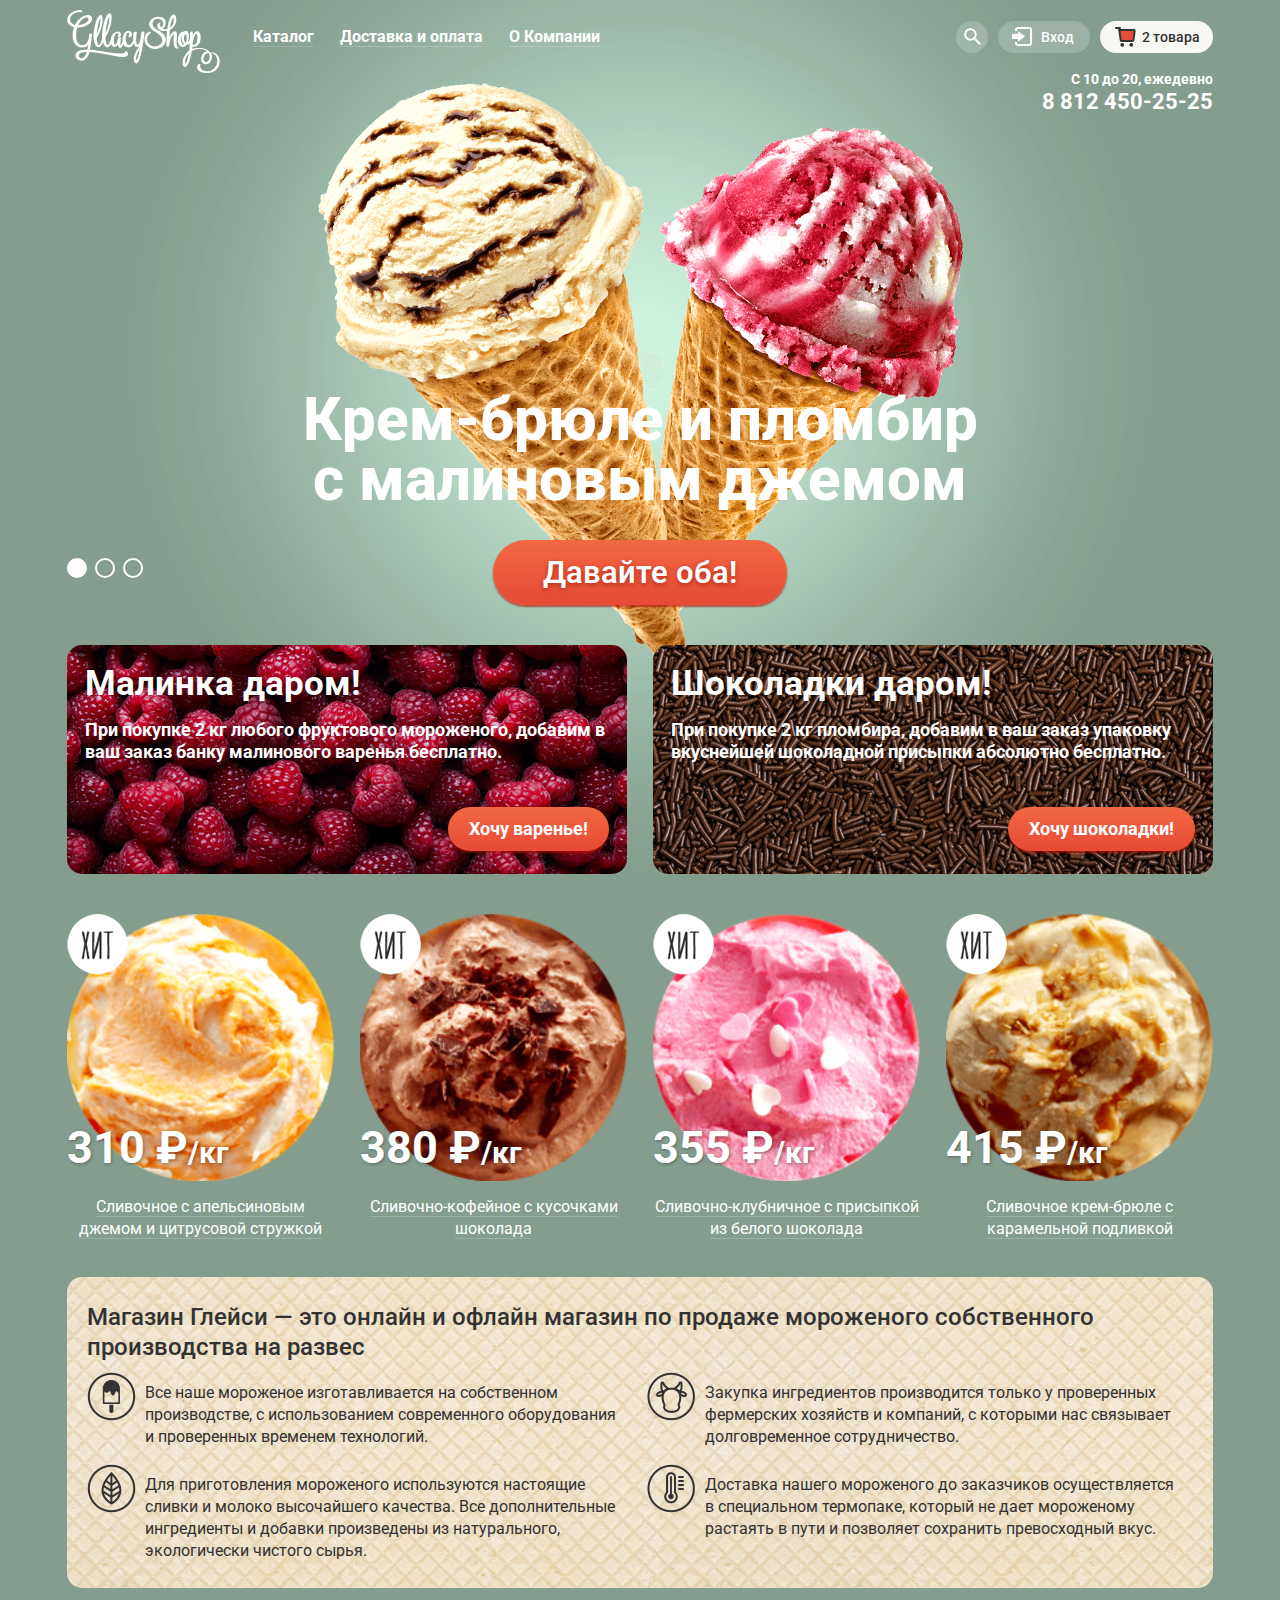
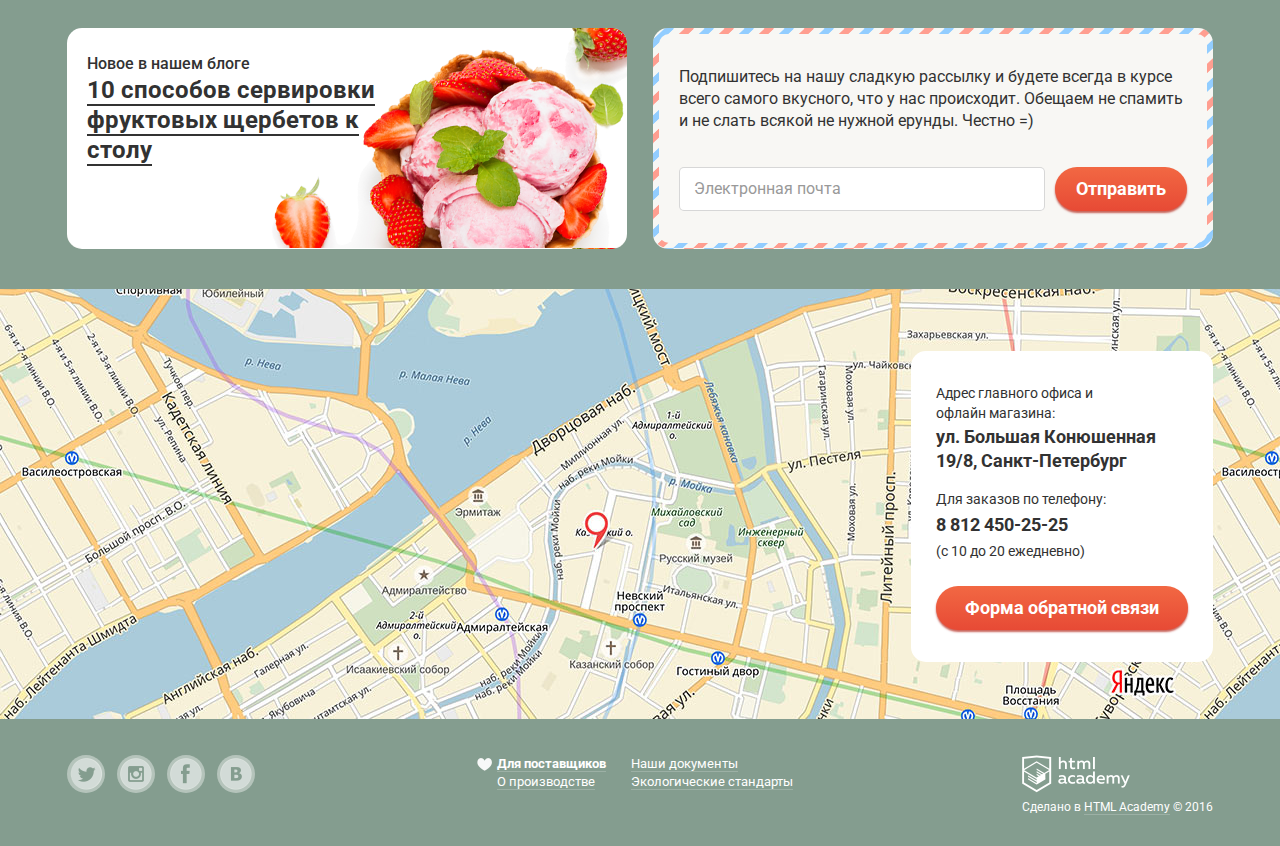
==== commit bcfee3e7: "финальная сборка 1.2" ====
--- a/index.html
+++ b/index.html
@@ -5,7 +5,7 @@
     <meta charset="utf-8">
     <title>HTML Academy: Глейси</title>
     <link rel="stylesheet" href="css/normalize.css">
-    <link href="css/style.css" rel="stylesheet">
+    <link href="css/style.min.css" rel="stylesheet">
 </head>
 
 <body>
@@ -18,7 +18,7 @@
                 <div class="container header__container">
                     <div class="header-menu-wrap">
                         <div class="main-menu_wrap">
-                            <img src="img/gllacy-shop-logo.svg" alt="gllacy" class="main-logo">
+                            <img src="img/gllacy-shop-logo.svg" alt="gllacy" class="main-logo" width="153" height="63">
                             <nav class="main-menu">
                                 <ul class="main-menu__list">
                                     <li class="main-menu__item main-menu__item_drop-catalog "><a class="main-menu__item_link main-menu__item_link-drop " href="catalog.html">Каталог</a>
--- a/css/style.min.css
+++ b/css/style.min.css
@@ -0,0 +1 @@
+@import url(https://fonts.googleapis.com/css?family=Roboto:400,500,700&subset=cyrillic);*{list-style:none;margin:0;padding:0;box-sizing:border-box}body{margin:0 auto;font-size:16px;font-weight:400;line-height:22px;font-family:"Roboto","Arial",sans-serif;background-color:#849d8f}h1{font-size:35px;font-weight:700;line-height:41px;color:#fff}h2{font-size:24px;font-weight:500;line-height:30px}body>input[type=radio]{display:none}.site-wrapper{min-width:940px;background-repeat:no-repeat;background-position:top center;transition:background-image .5s ease,background-color .5s ease}.site-wrapper:after,.site-wrapper:before{content:"";visibility:hidden}.site-wrapper:before{background-image:url(../img/slide-2.png)}.site-wrapper:after{background-image:url(../img/slide-3.png)}.slider{position:relative;padding-top:275px;text-align:center;color:#fff;margin-bottom:40px}.slide{display:none}.container-slide{position:relative}.slide-title{width:700px;margin:0 auto 30px;font-weight:800;font-size:60px;line-height:60px}.slide-btn{display:inline-block;padding:12px 50px;font-weight:600;font-size:31px;line-height:41px;vertical-align:top;color:#fff;text-decoration:none;text-shadow:0 2px 5px rgba(160,32,11,.76);background:#f26843;background:linear-gradient(to bottom,#f26843 0%,#e74a35 100%);border-radius:100px;box-shadow:0 2px 2px rgba(172,16,0,.64)}.slide-btn:hover{background:linear-gradient(to bottom,#f58669 0%,#ec6f5e 100%);box-shadow:0 2px 2px #ac1000}.slide-btn:active{background:linear-gradient(to bottom,#d84732 0%,#e1613e 100%);box-shadow:inset 0 2px 2px #ac1000}.slider-controls{position:absolute;bottom:25px;left:27px;z-index:20;font-size:0}.slider-controls label{display:inline-block;width:20px;height:20px;margin-right:8px;vertical-align:top;background-color:transparent;border:2px solid #fff;border-radius:50%;cursor:pointer}#btn-1:checked~.site-wrapper #slide1,#btn-2:checked~.site-wrapper #slide2,#btn-3:checked~.site-wrapper #slide3,.fat__item input:checked~label::after,.filler__list input:checked~label::after{display:block}#btn-1:checked~.site-wrapper{background-color:#849d8f;background-image:url(../img/slide-1.png)}#btn-2:checked~.site-wrapper{background-color:#8996a6;background-image:url(../img/slide-2.png)}#btn-3:checked~.site-wrapper{background-color:#9d8b84;background-image:url(../img/slide-3.png)}label[for=btn-1]:hover,label[for=btn-2]:hover,label[for=btn-3]:hover{background-color:rgba(255,255,255,.4)}#btn-1:checked~.site-wrapper label[for=btn-1],#btn-2:checked~.site-wrapper label[for=btn-2],#btn-3:checked~.site-wrapper label[for=btn-3]{background-color:#fff}[type=email],[type=password],[type=search],[type=text],textarea{color:#999;font-size:16px;font-weight:400;line-height:24px;background-color:#fff;border:1px solid rgba(178,178,178,.52);border-radius:5px;padding-left:20px}[type=email]:hover,[type=password]:hover,[type=search]:hover,textarea:hover{border:2px solid rgba(154,154,154,.52)}[type=email]:focus,[type=password]:focus,[type=search]:focus,textarea:focus{border:2px solid rgba(46,136,228,.52);outline:none}.form-wrap{position:relative}[type=email]+label,[type=password]+label,[type=search]+label,[type=text]+label,textarea+label{position:absolute;top:10px;left:15px;color:#999;font-size:16px;font-weight:400;line-height:24px}[type=email]:focus+label,[type=password]:focus+label,[type=search]:focus+label,[type=text]:focus+label,textarea:focus+label{top:-15px;left:15px;color:#5b9ddf;font-size:11px;line-height:13px}.icon::after{position:absolute;content:"";background-image:url(../img/spritesheet.png);background-repeat:no-repeat;display:block}.btn{display:inline-block;background-image:linear-gradient(to top,#e74a35 0%,#f26843 100%);box-shadow:0 2px 2px rgba(172,16,0,.64);border-radius:50px;padding:10px 21px;font-size:18px;font-weight:700;line-height:24px;border:none;outline:none;color:#fff;font-family:"Roboto","Arial",sans-serif}.btn:hover{background-image:linear-gradient(to top,#ec6e5d 0%,#f58669 100%);box-shadow:0 2px 2px #ac1000}.btn:active{text-shadow:0 2px 5px rgba(160,32,11,.76);color:#fceeec;background-image:linear-gradient(to top,#e1613e 0%,#d74531 100%);box-shadow:inset 0 2px 2px #942718}.container{width:1200px;padding:0 27px;margin:0 auto}.header__container{position:relative;color:#fff}.header-menu-wrap{display:-webkit-flex;display:-ms-flexbox;display:flex;-webkit-justify-content:space-between;-ms-flex-pack:justify;justify-content:space-between;-webkit-align-items:center;-ms-flex-align:center;align-items:center}.main-logo{margin-top:10px}.main-menu_wrap{display:-webkit-flex;display:-ms-flexbox;display:flex;-webkit-align-items:center;-ms-flex-align:center;align-items:center}.main-menu{margin-left:20px}.main-menu__list{display:-webkit-flex;display:-ms-flexbox;display:flex;font-size:16px;font-weight:700;line-height:18px}.main-menu__item{padding:10px 13px}.main-menu__item_link-active{background-color:#d07058;color:#fff;border-radius:50px;text-decoration:none}.main-menu__item_link-active a{border:none}.main-menu__item:hover{background-color:#f7f6f3;border-radius:50px}.main-menu__item_link{color:#fff;text-decoration:none;border-bottom:1px solid rgba(255,255,255,.2)}.main-menu__item:active,.main-menu__item:hover .main-menu__item_link{color:#333;text-decoration:none}.main-menu__item:active{background-color:#ededed;box-shadow:inset 0 2px 1px #696969;border-radius:50px}.main-menu__item_drop-catalog{position:relative}.main-menu__item_drop-catalog:hover .drop-catalog__list{display:block}.drop-catalog__list{display:none;position:absolute;top:45px;left:0;box-shadow:0 20px 20px rgba(0,0,0,.4);z-index:1000}.basket__drop-menu::before,.drop-catalog__list::before,.login__drop-menu::before,.search__drop-menu::before{content:"";position:absolute;top:-8px;left:0;display:block;width:100%;height:20px;background-color:transparent}.drop-catalog__item{background-color:#f8f7f4}.drop-catalog__item:first-child{border-radius:5px 5px 0 0}.drop-catalog__item:last-child{border-radius:0 0 5px 5px}.drop-catalog__link{font-size:14px;font-weight:400;line-height:16px;color:#323232;display:block;padding:7px 13px;white-space:nowrap;text-decoration:none}.drop-catalog__item:hover{background-color:#fbded7}.drop-catalog__item:active{background-color:#f6b5a5}.drop-catalog__link.drop-catalog__link_active{color:#fff;background-color:#d07058}.drop-catalog__link-bold{font-weight:700}.drop-catalog__item-line,.user-navigation{position:relative}.drop-catalog__item-line::after{content:"";display:block;width:85%;border-bottom:1px solid rgba(0,0,0,.2);margin:0 7px}.user-navigation{display:-webkit-flex;display:-ms-flexbox;display:flex}.user-navigation a{text-decoration:none;font-size:14px;font-weight:500;line-height:16px;color:#fff;display:block}.user-navigation__search{position:relative;border-radius:50px;margin-left:10px;background-color:rgba(255,255,255,.2)}.search__drop-menu{display:none;position:absolute;top:40px;right:0}.search__drop-menu_form{border-radius:5px;box-shadow:0 20px 20px rgba(0,0,0,.4);padding:20px 15px}.search__drop-menu_form input{padding-left:15px;width:311px;height:44px}.search__drop-menu_form,.user-navigation__basket.basket_link_active,.user-navigation__basket:hover,.user-navigation__login:hover,.user-navigation__search:hover{background-color:#f8f7f4}.user-navigation__basket.basket_link_active a,.user-navigation__basket:hover a,.user-navigation__login:hover a,.user-navigation__search:hover .user-navigation__search_link{color:#323232}.user-navigation__basket:hover .basket__drop-menu,.user-navigation__login:hover .login__drop-menu,.user-navigation__search:hover .search__drop-menu{display:block}.user-navigation__search_link{position:relative;width:32px;height:32px}.user-navigation__search_link::after{left:8px;top:7px;width:17px;height:17px;background-position:-135px -147px}.user-navigation__search:hover .user-navigation__search_link::after{background-position:-30px -147px}.user-navigation__login_link{position:relative;padding:8px 16px 8px 43px}.user-navigation__login{position:relative;border-radius:50px;margin-left:10px;background-color:rgba(255,255,255,.2)}.login__drop-menu{display:none;position:absolute;right:0;top:40px;background-color:#f8f7f4;border-radius:5px;box-shadow:0 20px 20px rgba(0,0,0,.4);z-index:1000}.login__form{display:-webkit-flex;display:-ms-flexbox;display:flex;-webkit-flex-grow:1;-ms-flex-positive:1;flex-grow:1;-webkit-flex-direction:column;-ms-flex-direction:column;flex-direction:column;padding:20px}.login__form-wrap{margin-bottom:20px}.login__form-btn-wrap{display:-webkit-flex;display:-ms-flexbox;display:flex;-webkit-justify-content:space-between;-ms-flex-pack:justify;justify-content:space-between}.login__form_email,.login__form_password{height:44px;width:240px}.login__form-link_wrap a{display:inline;color:#323232;font-size:13px;font-weight:400;line-height:24px;border-bottom:1px solid rgba(50,50,50,.3)}.login__form-link_wrap a:active,.login__form-link_wrap a:hover{color:#e84d37;border-bottom:none}.user-navigation__login_link::after{left:14px;top:6px;width:21px;height:19px;background-position:-135px -118px}.user-navigation__login:hover .user-navigation__login_link::after{background-position:-135px -89px}.user-navigation__basket{position:relative;border-radius:50px;margin-left:10px;padding:8px 13px 8px 42px;background-color:rgba(255,255,255,.2)}.user-navigation__basket_link::after{left:15px;top:6px;width:21px;height:20px;background-position:-5px -5px}.basket__drop-menu{position:absolute;top:40px;right:0;display:none;background-color:#f8f7f4;border-radius:5px;box-shadow:0 20px 20px rgba(0,0,0,.4);padding:20px 15px;color:#323232;font-size:13px;font-weight:400;line-height:16px;z-index:1000}.basket__drop-menu_row{display:-webkit-flex;display:-ms-flexbox;display:flex}.basket__drop-menu_cost-wrap{text-align:right}.cell-del{width:35px}.cell-del_link{position:relative}.cell-del_link::after,.cell-del_link::before{content:"";position:absolute;top:10px;left:5px;width:2px;height:13px;background:#353535;-webkit-transform:rotate(-45deg);-ms-transform:rotate(-45deg);transform:rotate(-45deg)}.cell-del_link::before{-webkit-transform:rotate(45deg);-ms-transform:rotate(45deg);transform:rotate(45deg)}.cell-img{padding-right:10px}.cell-title{width:260px;padding-top:10px;padding-right:30px}.cell-amount,.cell-cost,.cell-sum{padding-top:10px;white-space:nowrap}.cell-cost{padding-left:5px;color:#999;padding-right:25px}.cell-sum{padding-right:20px}.basket__drop-menu_table{font-size:13px;font-weight:400;line-height:16px;border-bottom:1px solid #cacac7;margin-bottom:15px}.basket__drop-menu_row div{vertical-align:top;margin-bottom:20px}.basket__drop-menu_sum-total{color:#333;font-size:15px;font-weight:700;line-height:18px;padding-bottom:15px}.basket__order-btn{z-index:100}.time-job{position:relative;display:-webkit-flex;display:-ms-flexbox;display:flex;-webkit-justify-content:flex-end;-ms-flex-pack:end;justify-content:flex-end;text-align:right;margin-top:-5px;z-index:1}.time-job__tel{font-weight:700}.time-job__time{font-size:14px;font-weight:700;line-height:16px}.time-job__tel{font-size:22px;line-height:24px}.gift__row-block{color:#fff;height:229px;width:560px}.gift__row-block-wrap{display:-webkit-flex;display:-ms-flexbox;display:flex;-webkit-flex-direction:column;-ms-flex-direction:column;flex-direction:column;padding:18px}.gift__row-block_title{font-size:35px;font-weight:700;line-height:41px;padding-bottom:15px}.gift__row-block_text{font-size:18px;font-weight:700;line-height:22px;margin-bottom:44px}.gift__row-block_link{bottom:23px;right:20px;text-decoration:none}.gift__row-block_link-wrap{text-align:right}.gift__chocolate{border-radius:15px}.gift__raspberries{background-color:#603;background-image:url(../img/raspberries-bg.png);border-radius:15px}.gift__chocolate{background-color:#452b1f;background-image:url(../img/chocolate-bg.png)}.gallery{display:-webkit-flex;display:-ms-flexbox;display:flex;-webkit-flex-wrap:wrap;-ms-flex-wrap:wrap;flex-wrap:wrap}.gallery__item{position:relative;width:267px;height:317px;margin-right:26px;margin-bottom:46px}.gallery__item:nth-child(4n){margin-right:0}.gallery__item_wrap{position:relative;text-align:center}.gallery__item:hover .gallery__item_wrap{position:relative;min-height:368px;padding:10px;margin:-10px;background-color:rgba(255,255,255,.2);border-radius:5px;box-shadow:0 20px 20px rgba(0,0,0,.4);z-index:10}.gallery__img{width:267px}.gallery__hit{display:block;position:absolute;left:0;top:0;width:61px;height:61px;background-position:-5px -64px;background-repeat:no-repeat;background-image:url(../img/spritesheet.png);z-index:11}.gallery__img_wrap{position:relative;text-align:center;z-index:3}.gallery__price_wrap{position:absolute;bottom:12px;left:0;text-shadow:.5px .9px 3px rgba(49,50,53,.5);color:#fff;font-weight:700;font-size:30px;line-height:45px;z-index:20}.gallery__price_value{font-size:45px;cursor:pointer}.gallery__btn{position:relative;display:none;margin-top:15px;margin-bottom:25px;z-index:6}.gallery__item:hover .gallery__btn{display:inline-block;z-index:7}.gallery__link{position:relative;top:9px;text-align:center;color:#fff;border-bottom:1px solid rgba(255,255,255,.2);text-decoration:none;z-index:3}.gallery__link:active,.gallery__link:hover{color:#ffbc9e;border-bottom:none;z-index:3}.benefits{margin-bottom:40px;padding-top:25px;padding-right:25px;background-color:#eddfc6;background-image:url(../img/wafer-patern.jpg);background-repeat:repeat;border-radius:15px}.benefits__title{font-size:24px;font-weight:500;line-height:30px;padding-bottom:20px;padding-left:20px;color:#323232}.benefits__list{display:-webkit-flex;display:-ms-flexbox;display:flex;-webkit-flex-wrap:wrap;-ms-flex-wrap:wrap;flex-wrap:wrap}.benefits__item{position:relative;width:560px;padding-left:78px;padding-right:5px;padding-bottom:26px}.benefits__text{color:#323232}.benefits__icon_ice-cream::after{background-position:-76px -64px}.benefits__icon_cow::after{background-position:-67px -5px}.benefits__icon_leaf::after{background-position:-76px -123px}.benefits__icon_termometer::after{background-position:-177px -5px}[class*=benefits__icon]::after{width:49px;height:49px;left:20px;top:-10px}.row-blocks{display:-webkit-flex;display:-ms-flexbox;display:flex;-webkit-justify-content:space-between;-ms-flex-pack:justify;justify-content:space-between;margin-bottom:40px}.row-block{min-height:220px;width:560px;border-radius:15px;background-color:#f8f7f4}.news-preview{padding:25px 20px;background-image:url(../img/strawberry-bg.png)}.news-preview_wrap{width:300px}.news-preview__title{color:#323232;font-weight:500;display:block}.news-preview__link{font-size:24px;font-weight:700;line-height:30px;color:#323232;text-decoration:none;border-bottom:2px solid #323232}.news-preview__link:active,.news-preview__link:hover{color:#e84d37;border-bottom:none}.subscription{background-image:url(../img/post-pattern.png)}.subscription__wrap{margin:6px;padding:32px 20px;border-radius:10px;background-color:#f8f7f4}.subscription__email-form{display:-webkit-flex;display:-ms-flexbox;display:flex}.subscription__text{color:#323232;padding-bottom:35px}.subscription input,.subscription__form-wrap{-webkit-flex-grow:1;-ms-flex-positive:1;flex-grow:1}.subscription__form-wrap{display:-webkit-flex;display:-ms-flexbox;display:flex}.subscription input{height:44px;padding-left:15px;margin-right:10px}.container__maps{position:relative}.maps{background-image:url(../img/map.jpg);height:430px}.store-address,.store-address__title{color:#323232;font-size:14px;font-weight:400;line-height:20px}.store-address{position:absolute;right:27px;top:62px;width:302px;background-color:#fff;border-radius:15px;padding:32px 25px;z-index:10}.store-address b{display:inline-block}.store-address__title{margin-bottom:2px}.store-address__address{margin-bottom:16px}.store-address__tel{margin:4px 0}.store-address__address,.store-address__tel{font-size:18px;font-weight:700;line-height:24px;color:#323232}.feedback-form__btn{width:100%;margin-top:25px}footer{padding-top:36px;padding-bottom:30px}footer .container{-webkit-justify-content:space-between;-ms-flex-pack:justify;justify-content:space-between}.footer-social,footer .container{display:-webkit-flex;display:-ms-flexbox;display:flex}.social-btn{position:relative;background-image:url(../img/spritesheet.png);background-repeat:no-repeat;display:block;margin-right:12px;opacity:.8;border:4px solid rgba(255,255,255,.5);width:38px;height:38px;border-radius:50px}.social-btn:active,.social-btn:hover{border-color:rgba(255,255,255,.7);opacity:1}.social-btn:active{box-shadow:inset 0 2px 1px #888}.btn-tw{background-position:-178px -65px}.btn-inst{background-position:-136px -48px}.btn-fb{background-position:-126px -6px}.btn-vk{background-position:-167px -107px}.fat__list label,.filler__list label,.icon-love{position:relative}.icon-love::before{content:"";display:block;position:absolute;left:-20px;top:2px;background-image:url(../img/spritesheet.png);background-repeat:no-repeat;width:15px;height:13px;background-position:-5px -147px}.footer-copyright,.footer-info{font-weight:400;line-height:18px}.footer-info{display:-webkit-flex;display:-ms-flexbox;display:flex;font-size:13px}.breadcrumbs__item a:active,.breadcrumbs__item a:hover,.footer-info a:active,.footer-info a:hover,.htmlacademy:active,.htmlacademy:hover{color:#ffbc9e;border-bottom:none}.footer-copyright{color:#fefefe;font-size:12px}.footer-info a,.htmlacademy{text-decoration:none;border-bottom:1px solid rgba(255,255,255,.2)}.footer-info__left-collumn{margin-right:25px}.breadcrumbs{position:relative;display:-webkit-flex;display:-ms-flexbox;display:flex;margin-bottom:5px;margin-top:-20px;z-index:2}.breadcrumbs__item,.breadcrumbs__item a{color:#fff;font-size:14px;font-weight:400;line-height:16px}.breadcrumbs__item a{text-decoration:none;border-bottom:1px solid rgba(255,255,255,.2)}.breadcrumbs__item{padding-right:7px}.breadcrumbs__item:not(:last-child)::after{content:"\00BB";padding-left:7px}.ice-catalog-title{margin-top:-3px}.sorting-form{display:-webkit-flex;display:-ms-flexbox;display:flex;-webkit-flex-wrap:wrap;-ms-flex-wrap:wrap;flex-wrap:wrap;color:#fff;font-size:14px;font-weight:500;line-height:16px;margin-bottom:26px}.sorting-form__sorting:hover{background-color:#fff;font-size:16px;font-weight:500;line-height:18px;color:#323232}.sorting-form button,.sorting-form input,.sorting-form select{padding:10px 15px}.fat__list,.filler__list,.form__range,.sorting-form button,.sorting-form input,.sorting-form select{border:none;outline:none;border-radius:50px;color:#fff;font-size:16px;font-weight:500;line-height:18px;font-family:"Roboto","Arial",sans-serif;background-color:rgba(255,255,255,.2);margin-right:15px}.form__range{padding:10px 15px;position:relative;height:38px;width:218px}.form__range_line{position:absolute;top:16px;left:17px;width:183px;height:4px;background-color:rgba(255,255,255,.5)}.form__range_line-active{position:relative;background-color:#f8f7f4;width:64%;margin-left:16px;height:inherit}.form__range_line-max,.form__range_line-min{position:absolute;width:20px;height:20px;border-radius:50px;background-color:#f8f7f4;box-shadow:0 2px 2px rgba(0,0,0,.1);cursor:pointer}.form__range_line-min{left:0;top:-7px}.form__range_line-max{right:0;top:-7px}.sorting-form select{height:38px}.form-title{padding-bottom:5px;padding-left:15px}.fat__list,.filler__list{display:-webkit-flex;display:-ms-flexbox;display:flex;padding:10px 15px 10px 0}.sorting-form_wrap{margin-bottom:15px}.sorting-form_wrap .to-sort-btn{outline:none;padding:8px 26px;background-color:rgba(255,255,255,.2);margin-top:21px;border:2px solid #fff;font-size:16px;font-weight:500;line-height:18px;font-family:"Roboto","Arial",sans-serif}.sorting-form_wrap .to-sort-btn:hover{color:#323232;background-color:#fff}.sorting-form_wrap .to-sort-btn:active{box-shadow:inset 0 2px 1px #696969;background-color:#ededed}.pagination{margin-top:48px;margin-bottom:17px}.pagination__wrap{display:-webkit-flex;display:-ms-flexbox;display:flex;-webkit-justify-content:flex-end;-ms-flex-pack:end;justify-content:flex-end}.pagination__item{display:inline-block;margin:0 3px}.pagination__link{display:inline-block;width:25px;height:25px;color:#fff;text-decoration:none;text-align:center;vertical-align:middle;line-height:1.5;font-size:16px;font-weight:500}.pagination__link:hover{background-color:rgba(255,255,255,.2);border-radius:50px}.pagination__link_next,.pagination__link_prev{display:inline-block;width:10px;height:10px;border:2px solid #fff;border-left:0;border-bottom:0;vertical-align:middle}.pagination__link_prev{-webkit-transform:rotate(-135deg);-ms-transform:rotate(-135deg);transform:rotate(-135deg)}.pagination__link_next{-webkit-transform:rotate(45deg);-ms-transform:rotate(45deg);transform:rotate(45deg)}.pagination__link_active{background-color:#fff;border-radius:50px;color:#323232}.pagination__link_end{border-color:rgba(255,255,255,.2)}.modal-content{position:fixed;left:50%;top:200px;margin-left:-218px;width:435px;padding:20px 25px 25px;border-radius:10px;box-sizing:border-box;background-color:#f8f7f4;z-index:1000;display:none}.modal-content input{display:block;width:265px;height:45px;margin-bottom:20px}.modal-content__title{color:#323232;font-size:24px;font-weight:500;line-height:28px;margin-bottom:20px}.modal-content__textarea{width:100%;height:155px;resize:none;margin-bottom:25px}.modal-content__btn{float:right}.modal-content__close{position:absolute;top:15px;right:15px;font-size:0;width:20px;height:20px;background-color:transparent;outline:none;border:none;cursor:pointer}.modal-content__close::after,.modal-content__close::before{content:"";position:absolute;left:1px;width:20px;height:2px;background-color:#000}.modal-content__close::before{-webkit-transform:rotate(45deg);-ms-transform:rotate(45deg);transform:rotate(45deg)}.modal-content__close::after{-webkit-transform:rotate(-45deg);-ms-transform:rotate(-45deg);transform:rotate(-45deg)}.modal-overlay{position:fixed;background:rgba(0,0,0,.5);top:0;left:0;width:100%;height:100%;z-index:100;display:none}.modal-content_show,.modal-overlay_show{display:block}.filler__item{padding-left:52px}.fat__list input,.filler__list input{display:none}.filler__list label::before{content:"";position:absolute;top:-1px;left:-34px;display:block;width:20px;height:20px;border:1px solid rgba(255,255,255,.6);border-radius:3px}.filler__list label::after{content:"";position:absolute;left:-27px;top:-8px;width:5px;height:10px;border:3px solid rgba(255,255,255,.6);-webkit-transform:rotate(45deg);-ms-transform:rotate(45deg);transform:rotate(45deg);margin:10px auto;border-top-width:0;border-left-width:0;display:none}.fat__item label::before{content:"";position:absolute;top:-2px;left:-30px;display:block;width:20px;height:20px;border:1px solid rgba(255,255,255,.6);border-radius:50px}.fat__item label::after{content:"";position:absolute;top:3px;left:-25px;width:12px;height:12px;border-radius:50px;background-color:rgba(255,255,255,.6);display:none}.fat__item label:hover::after{background-color:#fff}.fat__item{padding-left:48px}.fat__item label:hover::before,.filler__list label:hover::after,.filler__list label:hover::before{border-color:#fff}.fat__item label:disabled::before,.filler__list label:disabled::after,.filler__list label:disabled::before{border-color:rgba(255,255,255,.2)}footer a{color:#fff}footer a:active,footer a:hover{color:#ffbc9e}.bottom-line{height:1px;width:100%;background-color:rgba(255,255,255,.2)}@keyframes bounce{0%{transform:translateY(-2000px)}70%{transform:translateY(30px)}90%{transform:translateY(-10px)}to{transform:translateY(0)}}.modal-content_show{animation:bounce .6s}